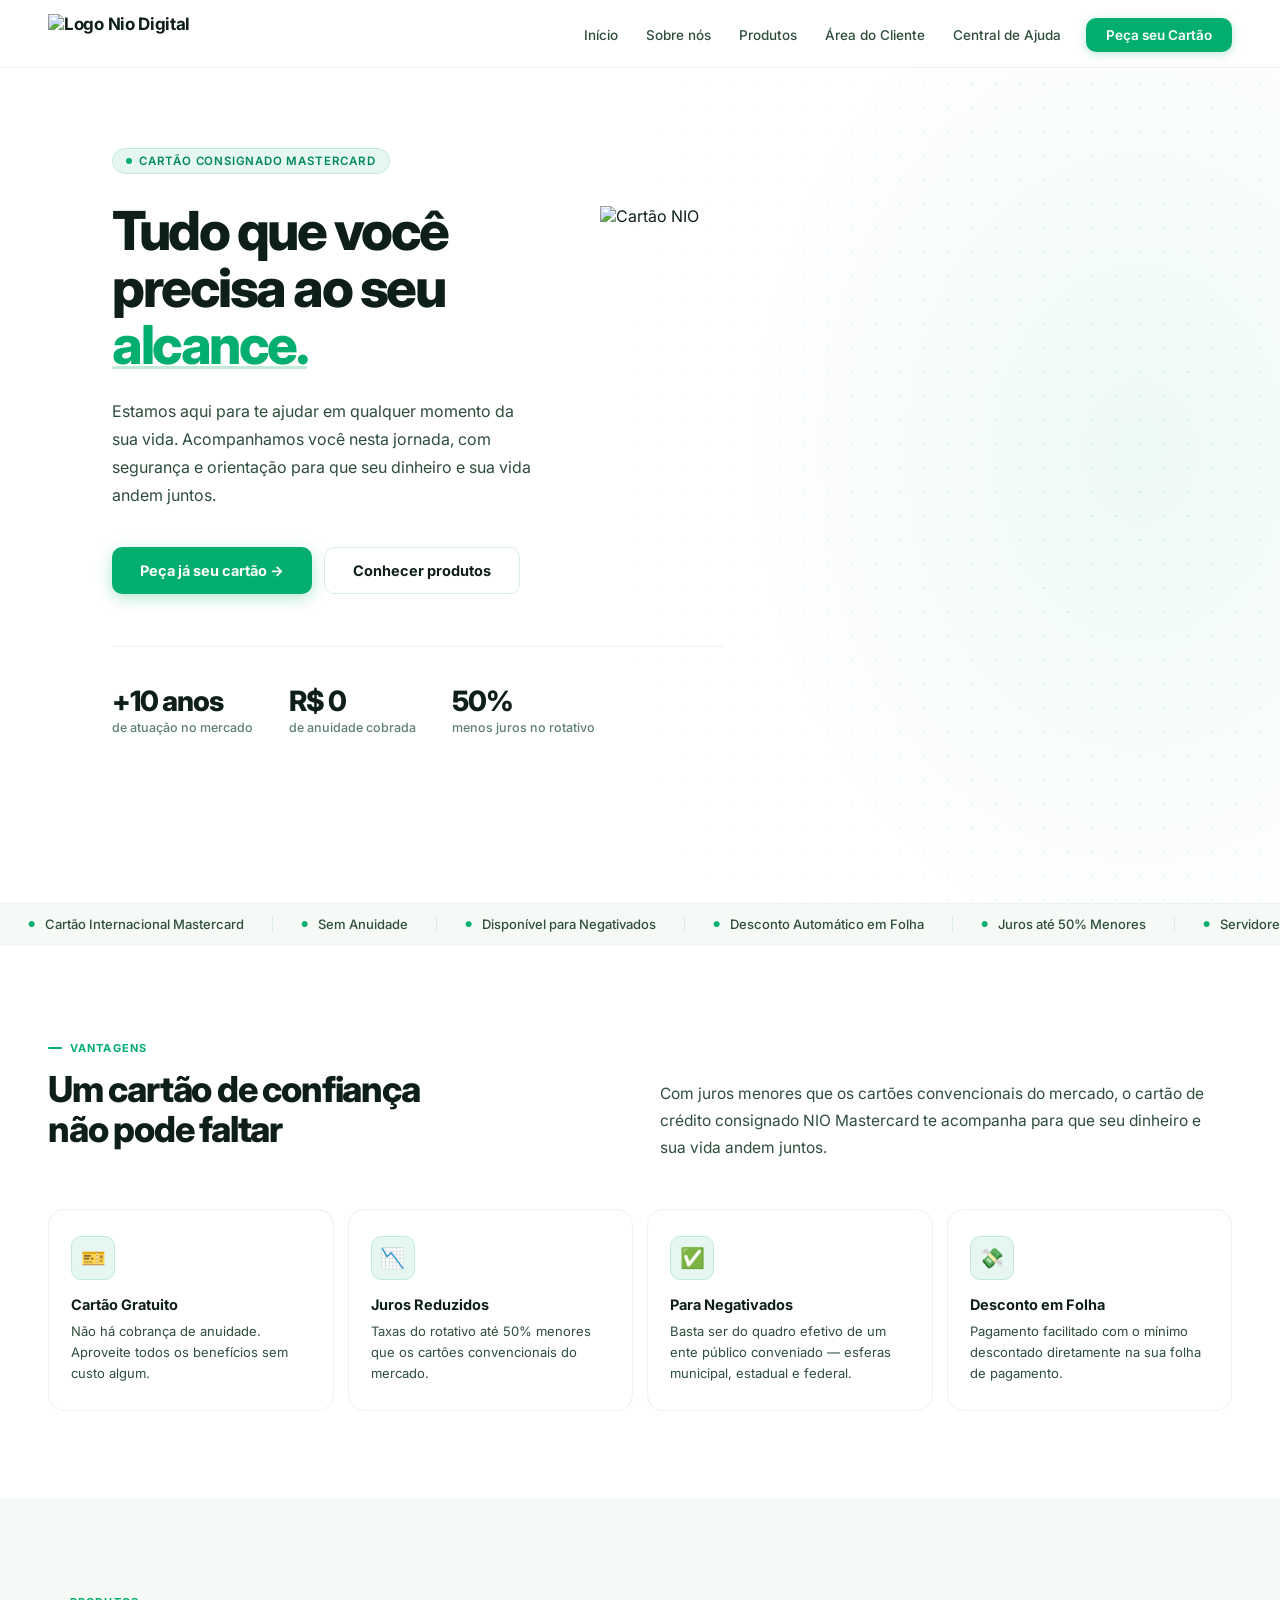
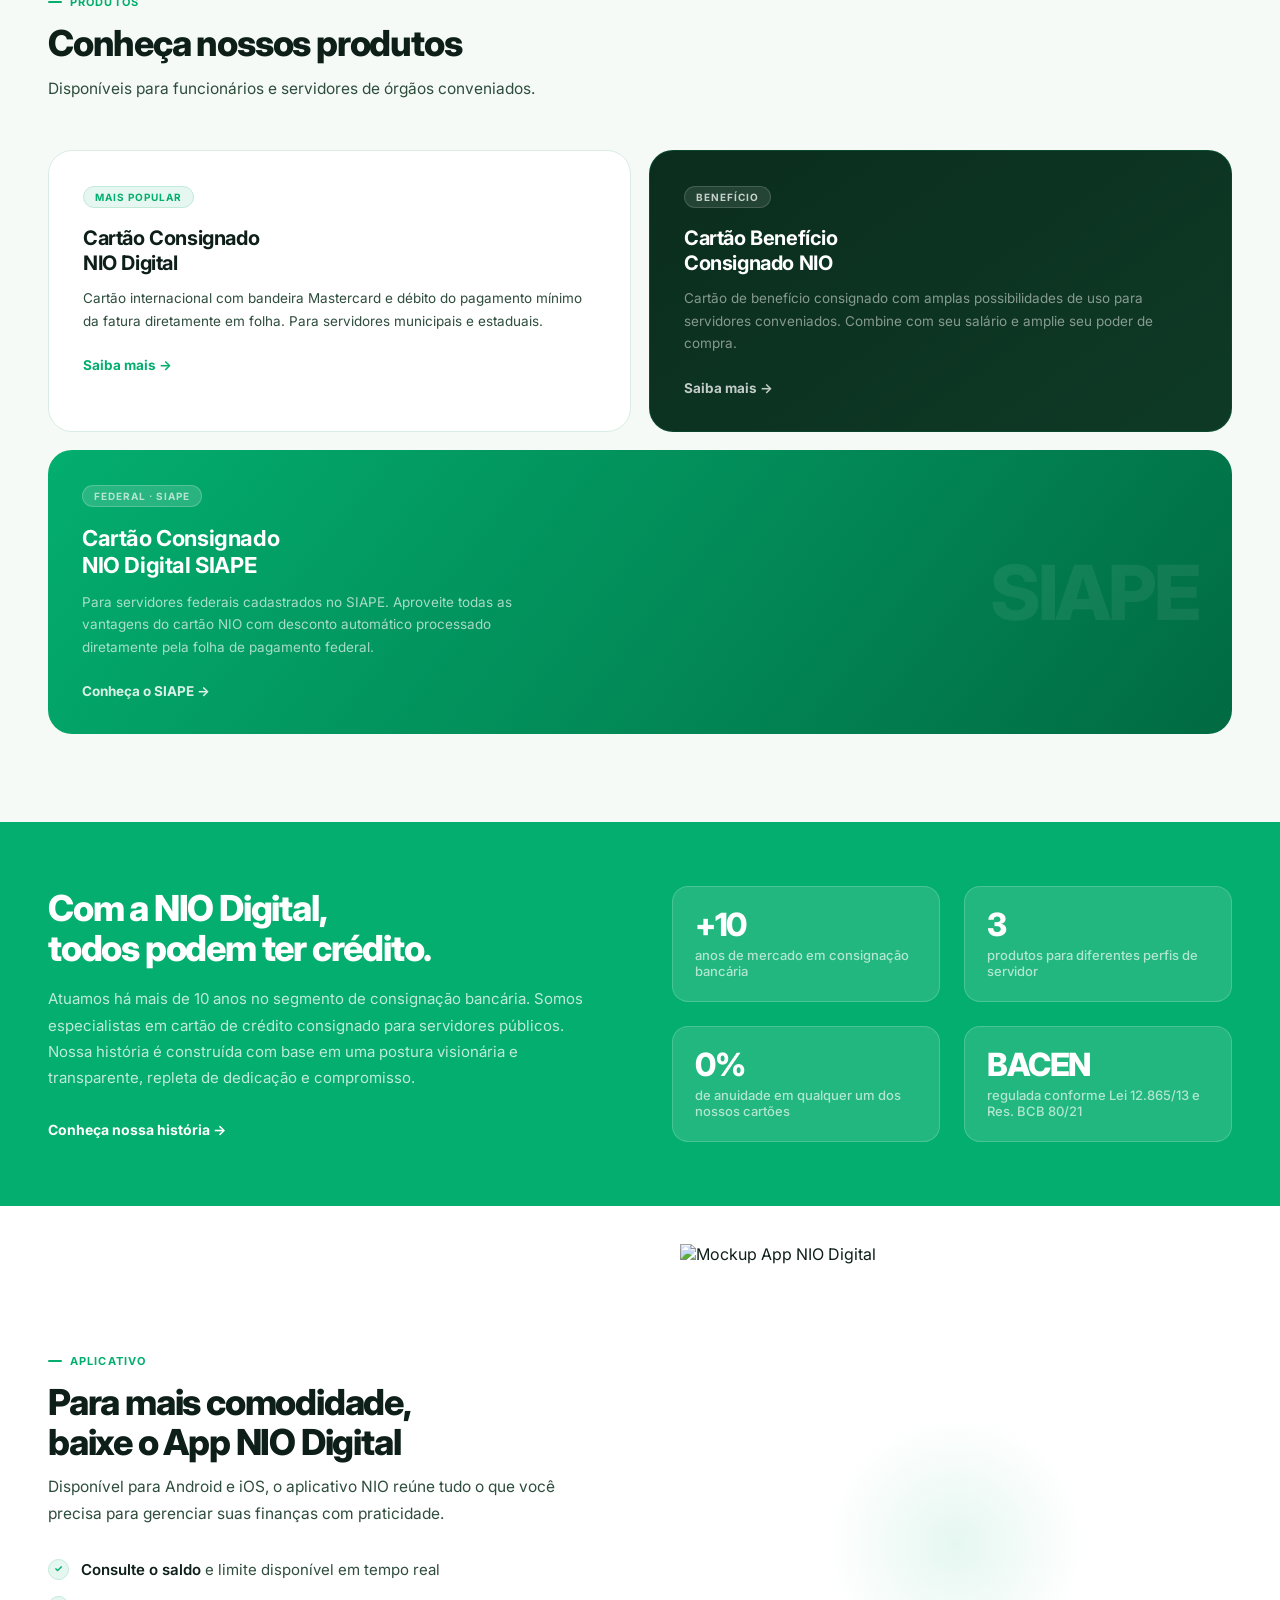
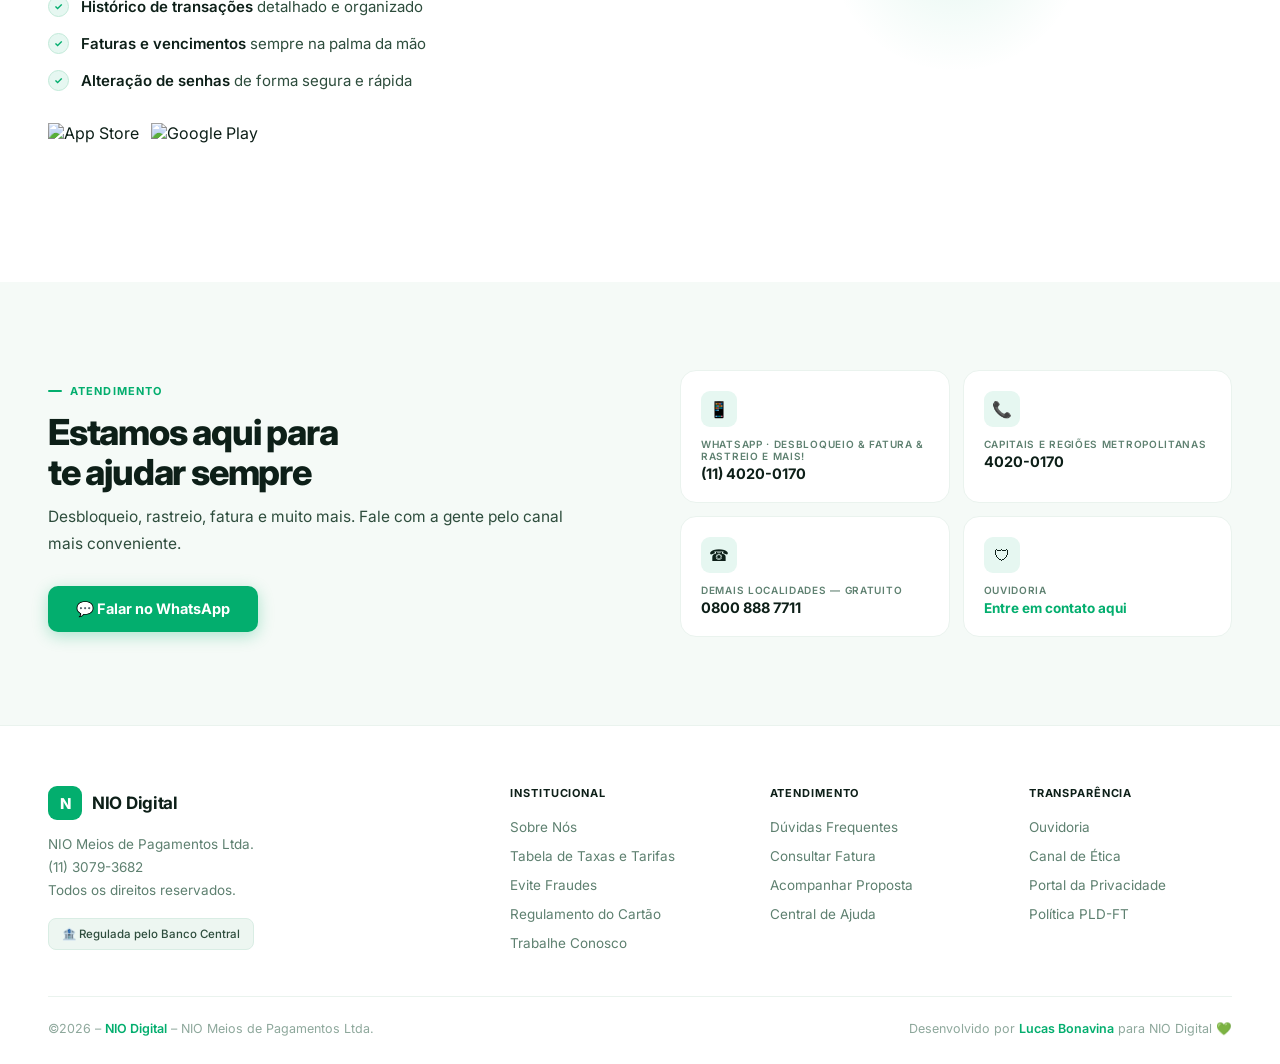
==== nio/index.html @ 6213cee5 "Create index.html" ====
<!DOCTYPE html>
<html lang="pt-BR">

<head>
    <meta charset="UTF-8">
    <meta name="viewport" content="width=device-width, initial-scale=1.0">
    <title>NIO Digital – Meios de Pagamentos</title>
    <link rel="preconnect" href="https://fonts.googleapis.com">
    <link href="https://fonts.googleapis.com/css2?family=Inter:wght@300;400;500;600;700;800&display=swap"
        rel="stylesheet">
    <style>
        :root {
            --brand: #03AE6E;
            --brand-dark: #028A57;
            --brand-deep: #016A43;
            --brand-light: #E6F7F1;
            --brand-mid: #C2EAD9;
            --brand-glow: rgba(3, 174, 110, 0.12);
            --text: #0D1F18;
            --text-2: #2E4D3D;
            --text-3: #5E8070;
            --text-4: #8EA89C;
            --white: #FFFFFF;
            --off: #F5FAF7;
            --subtle: #EDF6F1;
            --border: #D9EDE4;
            --border2: #EAF3EE;
            --r-sm: 10px;
            --r: 16px;
            --r-lg: 24px;
        }

        *,
        *::before,
        *::after {
            box-sizing: border-box;
            margin: 0;
            padding: 0;
        }

        html {
            scroll-behavior: smooth;
        }

        body {
            font-family: 'Inter', sans-serif;
            background: var(--white);
            color: var(--text);
            -webkit-font-smoothing: antialiased;
            overflow-x: hidden;
        }

        /* NAV */
        .nav {
            position: fixed;
            top: 0;
            left: 0;
            right: 0;
            z-index: 200;
            height: 68px;
            display: flex;
            align-items: center;
            justify-content: space-between;
            padding: 0 48px;
            background: rgba(255, 255, 255, 0.94);
            backdrop-filter: blur(14px);
            border-bottom: 1px solid var(--border2);
            transition: box-shadow .3s;
        }

        .nav .logo {
            height: 40px;
        }

        .nav.sh {
            box-shadow: 0 2px 24px rgba(0, 0, 0, .06);
        }

        .nav-brand {
            display: flex;
            align-items: center;
            gap: 10px;
            text-decoration: none;
            font-weight: 700;
            font-size: 17px;
            color: var(--text);
            letter-spacing: -.3px;
        }

        .nav-mark {
            width: 34px;
            height: 34px;
            border-radius: 9px;
            background: var(--brand);
            display: flex;
            align-items: center;
            justify-content: center;
            font-weight: 800;
            font-size: 15px;
            color: #fff;
            letter-spacing: -.5px;
        }

        .nav-links {
            display: flex;
            align-items: center;
            gap: 2px;
            list-style: none;
        }

        .nav-links a {
            padding: 7px 13px;
            border-radius: 8px;
            font-size: 13.5px;
            font-weight: 500;
            color: var(--text-2);
            text-decoration: none;
            transition: background .18s, color .18s;
        }

        .nav-links a:hover {
            background: var(--subtle);
            color: var(--text);
        }

        .nav-cta {
            margin-left: 10px;
            padding: 9px 20px !important;
            background: var(--brand) !important;
            color: #fff !important;
            border-radius: var(--r-sm) !important;
            font-weight: 600 !important;
            box-shadow: 0 2px 10px rgba(3, 174, 110, .28);
            transition: background .2s, transform .2s, box-shadow .2s !important;
        }

        .nav-cta:hover {
            background: var(--brand-dark) !important;
            transform: translateY(-1px);
            box-shadow: 0 6px 18px rgba(3, 174, 110, .35) !important;
        }

        /* HERO */
        .hero {
            min-height: 100vh;
            padding-top: 68px;
            background: var(--white);
            display: flex;
            align-items: stretch;
            position: relative;
            overflow: hidden;
        }

        .hero-inner {
            max-width: 1400px;
            width: 100%;
            margin: 0 auto;
            padding: 0 48px;
            display: grid;
            grid-template-columns: 1.25fr 0.75fr;
            align-items: center;
            gap: 0;
        }

        .hero-image {
            right: 200px;
            position: relative;
        }

        .hero::after {
            content: '';
            position: absolute;
            right: 0;
            top: 0;
            width: 55%;
            height: 100%;
            background: radial-gradient(ellipse 80% 80% at 80% 50%, rgba(3, 174, 110, .07) 0%, transparent 70%);
            pointer-events: none;
        }

        .hero::before {
            content: '';
            position: absolute;
            right: 0;
            top: 0;
            width: 55%;
            height: 100%;
            background-image: radial-gradient(circle, rgba(3, 174, 110, .13) 1px, transparent 1px);
            background-size: 24px 24px;
            mask-image: radial-gradient(ellipse 70% 90% at 75% 50%, black 20%, transparent 100%);
            pointer-events: none;
        }

        .hero-text {
            padding: 80px 64px;
            position: relative;
            z-index: 2;
        }

        .hero-badge {
            display: inline-flex;
            align-items: center;
            gap: 7px;
            background: var(--brand-light);
            border: 1px solid var(--brand-mid);
            color: var(--brand-dark);
            font-size: 11.5px;
            font-weight: 600;
            letter-spacing: .07em;
            text-transform: uppercase;
            padding: 5px 13px;
            border-radius: 100px;
            margin-bottom: 28px;
            animation: up .65s ease both;
        }

        .badge-dot {
            width: 6px;
            height: 6px;
            background: var(--brand);
            border-radius: 50%;
            animation: blink 2s ease-in-out infinite;
        }

        @keyframes blink {

            0%,
            100% {
                opacity: 1
            }

            50% {
                opacity: .25
            }
        }

        .hero-h1 {
            font-size: clamp(40px, 4.2vw, 60px);
            font-weight: 800;
            letter-spacing: -2.5px;
            line-height: 1.06;
            color: var(--text);
            margin-bottom: 24px;
            animation: up .65s .07s ease both;
        }

        .hero-h1 mark {
            background: none;
            color: var(--brand);
            position: relative;
            display: inline-block;
        }

        .hero-h1 mark::after {
            content: '';
            position: absolute;
            left: 0;
            right: 0;
            bottom: 4px;
            height: 3px;
            border-radius: 2px;
            background: var(--brand-mid);
        }

        .hero-p {
            font-size: 16px;
            line-height: 1.75;
            color: var(--text-2);
            max-width: 420px;
            margin-bottom: 38px;
            font-weight: 400;
            animation: up .65s .14s ease both;
        }

        .hero-btns {
            display: flex;
            gap: 12px;
            flex-wrap: wrap;
            animation: up .65s .21s ease both;
        }

        .btn {
            display: inline-flex;
            align-items: center;
            gap: 8px;
            padding: 14px 28px;
            border-radius: var(--r-sm);
            font-size: 14.5px;
            font-weight: 700;
            text-decoration: none;
            transition: all .22s;
        }

        .btn-fill {
            background: var(--brand);
            color: #fff;
            box-shadow: 0 4px 16px rgba(3, 174, 110, .3);
        }

        .btn-fill:hover {
            background: var(--brand-dark);
            transform: translateY(-2px);
            box-shadow: 0 8px 28px rgba(3, 174, 110, .38);
        }

        .btn-line {
            background: var(--white);
            color: var(--text);
            border: 1.5px solid var(--border);
        }

        .btn-line:hover {
            border-color: var(--brand-mid);
            background: var(--brand-light);
            color: var(--brand-dark);
        }

        .hero-stats {
            display: flex;
            gap: 36px;
            margin-top: 52px;
            padding-top: 40px;
            border-top: 1px solid var(--border2);
            animation: up .65s .28s ease both;
        }

        .stat-n {
            font-size: 28px;
            font-weight: 800;
            letter-spacing: -1.2px;
            color: var(--text);
            line-height: 1;
        }

        .stat-l {
            font-size: 12.5px;
            color: var(--text-3);
            margin-top: 5px;
            font-weight: 500;
        }

        /* HERO VISUAL */
        .hero-vis {
            position: relative;
            z-index: 2;
            display: flex;
            align-items: center;
            justify-content: center;
            padding: 60px 60px 60px 0;
            animation: fadel .85s .2s ease both;
        }

        .card-scene {
            position: relative;
            width: 360px;
            height: 470px;
        }

        .card-back {
            position: absolute;
            top: 0;
            left: 30px;
            width: 300px;
            height: 188px;
            border-radius: 16px;
            background: linear-gradient(135deg, #0B2D1D 0%, #0F3D27 100%);
            border: 1px solid rgba(3, 174, 110, .2);
            transform: rotate(-6deg);
            box-shadow: 0 20px 60px rgba(0, 0, 0, .15);
            animation: flt-rot 6s 1s ease-in-out infinite;
        }

        .card-main {
            position: absolute;
            top: 60px;
            left: 10px;
            width: 310px;
            height: 192px;
            border-radius: 18px;
            background: linear-gradient(140deg, #0D3220 0%, #114430 40%, #0A2718 100%);
            border: 1px solid rgba(3, 174, 110, .22);
            box-shadow: 0 28px 70px rgba(0, 0, 0, .22), 0 0 0 1px rgba(3, 174, 110, .08);
            padding: 22px 24px;
            display: flex;
            flex-direction: column;
            justify-content: space-between;
            animation: flt 6s ease-in-out infinite;
            z-index: 2;
        }

        .card-top {
            display: flex;
            justify-content: space-between;
            align-items: flex-start;
        }

        .chip {
            width: 32px;
            height: 24px;
            border-radius: 4px;
            background: linear-gradient(135deg, #c9a84c, #edca6a, #b8922a);
        }

        .mc {
            display: flex;
        }

        .mc i {
            width: 24px;
            height: 24px;
            border-radius: 50%;
            display: block;
        }

        .mc .mr {
            background: #EB001B;
            margin-right: -8px;
        }

        .mc .mo {
            background: #F79E1B;
        }

        .card-num {
            font-size: 12.5px;
            letter-spacing: 3px;
            color: rgba(255, 255, 255, .35);
            font-weight: 400;
        }

        .card-bot {
            display: flex;
            justify-content: space-between;
            align-items: flex-end;
        }

        .card-holder {
            font-size: 10px;
            text-transform: uppercase;
            letter-spacing: 1.5px;
            color: rgba(255, 255, 255, .35);
        }

        .card-nio {
            font-size: 9.5px;
            letter-spacing: 3px;
            color: var(--brand);
            font-weight: 700;
            text-transform: uppercase;
        }

        .card-info {
            position: absolute;
            top: 238px;
            left: 40px;
            width: 288px;
            height: 176px;
            border-radius: 16px;
            background: linear-gradient(135deg, var(--brand-dark) 0%, var(--brand) 100%);
            box-shadow: 0 16px 50px rgba(3, 174, 110, .35);
            padding: 22px;
            display: flex;
            flex-direction: column;
            justify-content: space-between;
            animation: flt 6s .6s ease-in-out infinite;
            z-index: 3;
        }

        .ci-label {
            font-size: 9.5px;
            letter-spacing: 1.5px;
            text-transform: uppercase;
            color: rgba(0, 0, 0, .4);
            font-weight: 600;
        }

        .ci-val {
            font-size: 27px;
            font-weight: 800;
            color: #fff;
            letter-spacing: -1px;
            margin-top: 4px;
        }

        .ci-sub {
            font-size: 10.5px;
            color: rgba(255, 255, 255, .55);
            font-weight: 500;
        }

        .ci-bot {
            display: flex;
            justify-content: space-between;
            align-items: flex-end;
        }

        .ci-exp {
            font-size: 9px;
            color: rgba(0, 0, 0, .35);
            text-transform: uppercase;
            letter-spacing: 1px;
            font-weight: 600;
        }

        @keyframes flt {

            0%,
            100% {
                transform: translateY(0)
            }

            50% {
                transform: translateY(-9px)
            }
        }

        @keyframes flt-rot {

            0%,
            100% {
                transform: rotate(-6deg) translateY(0)
            }

            50% {
                transform: rotate(-6deg) translateY(-6px)
            }
        }

        .fchip {
            position: absolute;
            background: var(--white);
            border: 1px solid var(--border);
            border-radius: 12px;
            padding: 10px 14px;
            box-shadow: 0 4px 24px rgba(0, 0, 0, .07);
            display: flex;
            align-items: center;
            gap: 9px;
            font-size: 12px;
            font-weight: 600;
            color: var(--text);
            white-space: nowrap;
            z-index: 4;
        }

        .fchip-1 {
            top: 14px;
            right: -14px;
            animation: flt 4.5s .4s ease-in-out infinite;
        }

        .fchip-2 {
            bottom: 80px;
            right: -14px;
            animation: flt 4.5s 1.3s ease-in-out infinite;
        }

        .fchip-ico {
            width: 28px;
            height: 28px;
            background: var(--brand-light);
            border-radius: 8px;
            display: flex;
            align-items: center;
            justify-content: center;
            font-size: 13px;
        }

        .fchip-sub {
            font-size: 10.5px;
            color: var(--text-3);
            font-weight: 400;
            margin-top: 1px;
        }

        @keyframes up {
            from {
                opacity: 0;
                transform: translateY(18px)
            }

            to {
                opacity: 1;
                transform: translateY(0)
            }
        }

        @keyframes fadel {
            from {
                opacity: 0;
                transform: translateX(28px)
            }

            to {
                opacity: 1;
                transform: translateX(0)
            }
        }

        /* MARQUEE */
        .marquee {
            background: var(--off);
            border-top: 1px solid var(--border2);
            border-bottom: 1px solid var(--border2);
            padding: 12px 0;
            overflow: hidden;
        }

        .mq-track {
            display: flex;
            width: max-content;
            animation: mq 26s linear infinite;
        }

        @keyframes mq {
            from {
                transform: translateX(0)
            }

            to {
                transform: translateX(-50%)
            }
        }

        .mq-item {
            display: inline-flex;
            align-items: center;
            gap: 10px;
            padding: 0 28px;
            font-size: 13px;
            font-weight: 500;
            color: var(--text-2);
            border-right: 1px solid var(--border);
            white-space: nowrap;
        }

        .mq-dot {
            color: var(--brand);
            font-size: 8px;
        }

        /* LAYOUT */
        .wrap {
            max-width: 1280px;
            margin: 0 auto;
            padding: 0 48px;
        }

        section {
            padding: 88px 0;
        }

        .alt {
            background: var(--off);
        }

        .eyebrow {
            display: inline-flex;
            align-items: center;
            gap: 8px;
            font-size: 11px;
            font-weight: 700;
            color: var(--brand);
            text-transform: uppercase;
            letter-spacing: .1em;
            margin-bottom: 14px;
        }

        .eyebrow::before {
            content: '';
            display: inline-block;
            width: 14px;
            height: 2px;
            background: var(--brand);
            border-radius: 1px;
        }

        .s-title {
            font-size: clamp(24px, 2.8vw, 36px);
            font-weight: 800;
            letter-spacing: -1.2px;
            line-height: 1.12;
            color: var(--text);
            margin-bottom: 12px;
        }

        .s-desc {
            font-size: 15.5px;
            color: var(--text-2);
            line-height: 1.72;
            max-width: 550px;
        }

        /* FEATURES */
        .feat-head {
            display: grid;
            grid-template-columns: 1fr 1fr;
            gap: 40px;
            align-items: end;
            margin-bottom: 48px;
        }

        .feat-grid {
            display: grid;
            grid-template-columns: repeat(4, 1fr);
            gap: 14px;
        }

        .feat-card {
            background: var(--white);
            border: 1.5px solid var(--border2);
            border-radius: var(--r);
            padding: 26px 22px;
            transition: all .24s;
        }

        .feat-card:hover {
            border-color: var(--brand-mid);
            background: var(--brand-light);
            transform: translateY(-3px);
            box-shadow: 0 8px 28px rgba(3, 174, 110, .09);
        }

        .f-icon {
            width: 44px;
            height: 44px;
            border-radius: var(--r-sm);
            background: var(--brand-light);
            border: 1.5px solid var(--brand-mid);
            display: flex;
            align-items: center;
            justify-content: center;
            font-size: 20px;
            margin-bottom: 16px;
            transition: background .24s;
        }

        .feat-card:hover .f-icon {
            background: var(--brand-mid);
        }

        .f-title {
            font-size: 14.5px;
            font-weight: 700;
            margin-bottom: 8px;
            color: var(--text);
        }

        .f-desc {
            font-size: 13px;
            color: var(--text-2);
            line-height: 1.62;
        }

        /* PRODUCTS */
        .prod-grid {
            display: grid;
            grid-template-columns: 1fr 1fr;
            gap: 18px;
            margin-top: 48px;
        }

        .prod-card {
            border-radius: var(--r-lg);
            padding: 34px;
            border: 1.5px solid var(--border);
            background: var(--white);
            transition: all .24s;
            position: relative;
            overflow: hidden;
        }

        .prod-card:hover {
            border-color: var(--brand-mid);
            box-shadow: 0 12px 40px rgba(3, 174, 110, .09);
            transform: translateY(-3px);
        }

        .prod-dark {
            background: linear-gradient(145deg, #0B2D1E 0%, #0E3A25 100%);
            border-color: rgba(3, 174, 110, .18);
        }

        .prod-dark:hover {
            border-color: rgba(3, 174, 110, .38);
        }

        .prod-brand {
            grid-column: span 2;
            background: linear-gradient(128deg, var(--brand) 0%, var(--brand-dark) 55%, var(--brand-deep) 100%);
            border: none;
            display: grid;
            grid-template-columns: 1fr auto;
            gap: 40px;
            align-items: center;
        }

        .prod-brand:hover {
            transform: translateY(-3px);
            box-shadow: 0 16px 48px rgba(3, 174, 110, .32);
        }

        .prod-tag {
            display: inline-block;
            font-size: 10px;
            font-weight: 700;
            letter-spacing: .1em;
            text-transform: uppercase;
            padding: 4px 11px;
            border-radius: 100px;
            margin-bottom: 18px;
        }

        .tg {
            background: rgba(3, 174, 110, .1);
            color: var(--brand);
            border: 1px solid var(--brand-mid);
        }

        .tw {
            background: rgba(255, 255, 255, .1);
            color: rgba(255, 255, 255, .75);
            border: 1px solid rgba(255, 255, 255, .15);
        }

        .tb {
            background: rgba(255, 255, 255, .15);
            color: rgba(255, 255, 255, .65);
            border: 1px solid rgba(255, 255, 255, .2);
        }

        .prod-title {
            font-size: 20px;
            font-weight: 700;
            letter-spacing: -.4px;
            line-height: 1.25;
            margin-bottom: 11px;
        }

        .prod-desc {
            font-size: 13.5px;
            line-height: 1.67;
            margin-bottom: 22px;
        }

        .prod-card .prod-desc {
            color: var(--text-2);
        }

        .prod-dark .prod-title {
            color: #fff;
        }

        .prod-dark .prod-desc {
            color: rgba(255, 255, 255, .5);
        }

        .prod-brand .prod-title {
            color: #fff;
            font-size: 22px;
        }

        .prod-brand .prod-desc {
            color: rgba(255, 255, 255, .65);
            max-width: 460px;
        }

        .prod-link {
            font-size: 13.5px;
            font-weight: 700;
            text-decoration: none;
            display: inline-flex;
            align-items: center;
            gap: 6px;
            transition: gap .2s;
        }

        .prod-link:hover {
            gap: 12px;
        }

        .pl-g {
            color: var(--brand);
        }

        .pl-w {
            color: rgba(255, 255, 255, .75);
        }

        .pl-ww {
            color: rgba(255, 255, 255, .85);
        }

        .siape-word {
            font-weight: 800;
            font-size: 76px;
            color: rgba(255, 255, 255, .07);
            letter-spacing: -3px;
            line-height: 1;
            user-select: none;
        }

        /* ABOUT STRIP */
        .about-strip {
            background: var(--brand);
            padding: 64px 0;
        }

        .about-inner {
            max-width: 1280px;
            margin: 0 auto;
            padding: 0 48px;
            display: grid;
            grid-template-columns: 1fr 1fr;
            gap: 64px;
            align-items: center;
        }

        .about-title {
            font-size: clamp(26px, 2.8vw, 38px);
            font-weight: 800;
            letter-spacing: -1.2px;
            line-height: 1.1;
            color: #fff;
            margin-bottom: 18px;
        }

        .about-desc {
            font-size: 15px;
            line-height: 1.75;
            color: rgba(255, 255, 255, .75);
            margin-bottom: 28px;
        }

        .about-link {
            color: #fff;
            font-weight: 700;
            font-size: 14px;
            text-decoration: none;
            display: inline-flex;
            align-items: center;
            gap: 8px;
            transition: gap .2s;
        }

        .about-link:hover {
            gap: 14px;
        }

        .about-stats {
            display: grid;
            grid-template-columns: 1fr 1fr;
            gap: 24px;
        }

        .about-stat {
            background: rgba(255, 255, 255, .12);
            border: 1px solid rgba(255, 255, 255, .18);
            border-radius: var(--r);
            padding: 22px;
        }

        .about-stat-n {
            font-size: 32px;
            font-weight: 800;
            color: #fff;
            letter-spacing: -1.5px;
            line-height: 1;
        }

        .about-stat-l {
            font-size: 13px;
            color: rgba(255, 255, 255, .65);
            margin-top: 6px;
            font-weight: 500;
        }

        /* APP */
        .app-inner {
            display: grid;
            grid-template-columns: 1fr 1fr;
            gap: 80px;
            align-items: center;
        }

        .checklist {
            display: flex;
            flex-direction: column;
            gap: 14px;
            margin-top: 30px;
        }

        .ci {
            display: flex;
            align-items: flex-start;
            gap: 12px;
            font-size: 15px;
            color: var(--text-2);
            line-height: 1.55;
        }

        .ci-chk {
            flex-shrink: 0;
            margin-top: 1px;
            width: 21px;
            height: 21px;
            border-radius: 50%;
            background: var(--brand-light);
            border: 1.5px solid var(--brand-mid);
            display: flex;
            align-items: center;
            justify-content: center;
            font-size: 10px;
            color: var(--brand);
            font-weight: 700;
        }

        .ci strong {
            color: var(--text);
            font-weight: 600;
        }

        .store-row {
            display: flex;
            gap: 12px;
            margin-top: 30px;
        }

        .store-btn {
            display: flex;
            align-items: center;
            gap: 10px;
            border: 1.5px solid var(--border);
            border-radius: var(--r-sm);
            padding: 11px 18px;
            text-decoration: none;
            color: var(--text);
            background: var(--white);
            transition: all .22s;
        }

        .store-btn:hover {
            border-color: var(--brand-mid);
            background: var(--brand-light);
        }

        .sb-ico {
            font-size: 19px;
        }

        .sb-top {
            font-size: 9.5px;
            color: var(--text-3);
            font-weight: 500;
        }

        .sb-name {
            font-size: 13.5px;
            font-weight: 700;
            color: var(--text);
        }

        .phone-wrap {
            display: flex;
            justify-content: center;
            align-items: center;
            height: 500px;
            position: relative;
        }

        .phone-wrap::before {
            content: '';
            position: absolute;
            width: 260px;
            height: 260px;
            border-radius: 50%;
            background: radial-gradient(circle, rgba(3, 174, 110, .1) 0%, transparent 70%);
        }

        .phone {
            width: 224px;
            height: 444px;
            border-radius: 36px;
            background: var(--off);
            border: 6px solid #D5E8DC;
            box-shadow: 0 36px 72px rgba(0, 0, 0, .1), 0 0 0 1px rgba(0, 0, 0, .03);
            overflow: hidden;
            display: flex;
            flex-direction: column;
            animation: flt 5s ease-in-out infinite;
        }

        .ph-island {
            width: 66px;
            height: 20px;
            background: #1A1A1A;
            border-radius: 0 0 11px 11px;
            margin: 0 auto;
        }

        .ph-body {
            flex: 1;
            padding: 12px 13px 16px;
            display: flex;
            flex-direction: column;
            gap: 9px;
            overflow: hidden;
        }

        .ph-hi {
            font-size: 10.5px;
            color: var(--text-3);
            font-weight: 500;
        }

        .ph-name {
            font-size: 14px;
            font-weight: 700;
            color: var(--text);
            margin-top: 1px;
        }

        .ph-bal {
            background: linear-gradient(135deg, var(--brand-dark) 0%, var(--brand) 100%);
            border-radius: 13px;
            padding: 13px;
        }

        .pb-lbl {
            font-size: 8.5px;
            color: rgba(255, 255, 255, .6);
            letter-spacing: 1px;
            text-transform: uppercase;
            font-weight: 600;
        }

        .pb-val {
            font-size: 21px;
            font-weight: 800;
            color: #fff;
            letter-spacing: -.8px;
            margin-top: 3px;
        }

        .pb-card {
            font-size: 8.5px;
            color: rgba(255, 255, 255, .45);
            margin-top: 3px;
        }

        .ph-acts {
            display: grid;
            grid-template-columns: repeat(4, 1fr);
            gap: 5px;
        }

        .ph-act {
            background: var(--white);
            border: 1px solid var(--border);
            border-radius: 9px;
            padding: 7px 3px;
            text-align: center;
            font-size: 7.5px;
            color: var(--text-2);
            font-weight: 500;
        }

        .ph-act span {
            font-size: 13px;
            display: block;
            margin-bottom: 2px;
        }

        .ph-txh {
            font-size: 9.5px;
            font-weight: 700;
            color: var(--text);
        }

        .ph-tx {
            background: var(--white);
            border: 1px solid var(--border);
            border-radius: 9px;
            padding: 9px;
            display: flex;
            align-items: center;
            gap: 7px;
        }

        .ph-tx-i {
            width: 24px;
            height: 24px;
            background: var(--brand-light);
            border-radius: 7px;
            display: flex;
            align-items: center;
            justify-content: center;
            font-size: 11px;
            flex-shrink: 0;
        }

        .ph-tx-name {
            font-size: 9.5px;
            font-weight: 600;
            color: var(--text);
        }

        .ph-tx-d {
            font-size: 7.5px;
            color: var(--text-3);
        }

        .ph-tx-v {
            margin-left: auto;
            font-size: 9.5px;
            font-weight: 700;
            color: #C0392B;
        }

        .app-nio-img {
            width: 100%;
            height: 600px;
            object-fit: contain;
        }

        /* CONTACT */
        .contact-inner {
            display: grid;
            grid-template-columns: 1fr 1fr;
            gap: 80px;
            align-items: center;
        }

        .contact-grid {
            display: grid;
            grid-template-columns: 1fr 1fr;
            gap: 13px;
        }

        .ccard {
            background: var(--white);
            border: 1.5px solid var(--border2);
            border-radius: var(--r);
            padding: 20px;
            transition: all .22s;
        }

        .ccard:hover {
            border-color: var(--brand-mid);
            background: var(--brand-light);
        }

        .ccard-ico {
            width: 36px;
            height: 36px;
            background: var(--brand-light);
            border-radius: 9px;
            display: flex;
            align-items: center;
            justify-content: center;
            font-size: 16px;
            margin-bottom: 11px;
        }

        .ccard-lbl {
            font-size: 10px;
            color: var(--text-3);
            font-weight: 600;
            text-transform: uppercase;
            letter-spacing: .07em;
        }

        .ccard-val {
            font-size: 14.5px;
            font-weight: 700;
            color: var(--text);
            margin-top: 3px;
        }

        /* FOOTER */
        footer {
            background: var(--white);
            border-top: 1.5px solid var(--border2);
            padding: 60px 0 28px;
        }

        .ft-grid {
            display: grid;
            grid-template-columns: 2fr 1fr 1fr 1fr;
            gap: 56px;
            padding-bottom: 44px;
            border-bottom: 1px solid var(--border2);
        }

        .ft-desc {
            font-size: 13.5px;
            color: var(--text-3);
            line-height: 1.7;
            margin-top: 13px;
            max-width: 230px;
        }

        .ft-heading {
            font-size: 11px;
            font-weight: 700;
            color: var(--text);
            text-transform: uppercase;
            letter-spacing: .08em;
            margin-bottom: 16px;
        }

        .ft-links {
            list-style: none;
            display: flex;
            flex-direction: column;
            gap: 9px;
        }

        .ft-links a {
            font-size: 13.5px;
            color: var(--text-3);
            text-decoration: none;
            transition: color .18s;
        }

        .ft-links a:hover {
            color: var(--brand);
        }

        .ft-bottom {
            display: flex;
            justify-content: space-between;
            align-items: center;
            padding-top: 24px;
            font-size: 12.5px;
            color: var(--text-4);
        }

        .ft-bottom a {
            color: var(--brand);
            text-decoration: none;
            font-weight: 600;
        }

        .bacen-badge {
            display: inline-flex;
            align-items: center;
            gap: 8px;
            background: var(--subtle);
            border: 1px solid var(--border);
            border-radius: 8px;
            padding: 8px 13px;
            font-size: 11.5px;
            color: var(--text-2);
            font-weight: 500;
            margin-top: 16px;
        }

        /* REVEAL */
        .rv {
            opacity: 0;
            transform: translateY(22px);
            transition: opacity .6s ease, transform .6s ease;
        }

        .rv.in {
            opacity: 1;
            transform: translateY(0);
        }

        /* RESPONSIVE */
        @media (max-width: 960px) {
            .nav {
                padding: 0 20px;
            }

            .nav-links {
                display: none;
            }

            .hero-inner {
                grid-template-columns: 1fr;
                padding: 0 24px;
            }

            .hero-text {
                padding: 56px 24px 40px;
            }

            .hero::before,
            .hero::after {
                display: none;
            }

            .hero-vis {
                display: none;
            }

            .hero-stats {
                gap: 20px;
                flex-wrap: wrap;
            }

            .wrap {
                padding: 0 24px;
            }

            section {
                padding: 64px 0;
            }

            .feat-head {
                grid-template-columns: 1fr;
                gap: 16px;
            }

            .feat-grid {
                grid-template-columns: 1fr 1fr;
            }

            .prod-grid {
                grid-template-columns: 1fr;
            }

            .prod-brand {
                grid-column: span 1;
                grid-template-columns: 1fr;
            }

            .about-inner {
                grid-template-columns: 1fr;
                gap: 36px;
            }

            .app-inner {
                grid-template-columns: 1.25fr 0.75fr;
                gap: 36px;
            }

            .contact-inner {
                grid-template-columns: 1fr;
                gap: 36px;
            }

            .ft-grid {
                grid-template-columns: 1fr 1fr;
                gap: 32px;
            }

            .ft-bottom {
                flex-direction: column;
                gap: 8px;
                text-align: center;
            }
        }
    </style>
</head>

<body>

    <!-- NAV -->
    <nav class="nav" id="nav">
        <a href="https://niodigital.com.br" class="nav-brand">
            <img src="logo.png" class="logo" alt="Logo Nio Digital">
        </a>
        <ul class="nav-links">
            <li><a href="#">Início</a></li>
            <li><a href="#">Sobre nós</a></li>
            <li><a href="#">Produtos</a></li>
            <li><a href="#">Área do Cliente</a></li>
            <li><a href="#">Central de Ajuda</a></li>
            <li><a href="https://solicitecartao.niodigital.com.br/" class="nav-cta">Peça seu Cartão</a></li>
        </ul>
    </nav>

    <!-- HERO -->
    <section class="hero">
        <div class="hero-inner">
            <div class="hero-text">
                <div class="hero-badge"><span class="badge-dot"></span>Cartão Consignado Mastercard</div>
                <h1 class="hero-h1">
                    Tudo que você<br>precisa ao seu<br><mark>alcance.</mark>
                </h1>
                <p class="hero-p">
                    Estamos aqui para te ajudar em qualquer momento da sua vida. Acompanhamos você nesta jornada, com
                    segurança e orientação para que seu dinheiro e sua vida andem juntos.
                </p>
                <div class="hero-btns">
                    <a href="https://solicitecartao.niodigital.com.br/" class="btn btn-fill">Peça já seu cartão →</a>
                    <a href="https://niodigital.com.br/produtos/" class="btn btn-line">Conhecer produtos</a>
                </div>
                <div class="hero-stats">
                    <div>
                        <div class="stat-n">+10 anos</div>
                        <div class="stat-l">de atuação no mercado</div>
                    </div>
                    <div>
                        <div class="stat-n">R$ 0</div>
                        <div class="stat-l">de anuidade cobrada</div>
                    </div>
                    <div>
                        <div class="stat-n">50%</div>
                        <div class="stat-l">menos juros no rotativo</div>
                    </div>
                </div>
            </div>

            <div class="hero-vis">
                <div class="card-scene">
                    <img class="hero-image" src="fundo.webp" alt="Cartão NIO">
                </div>
            </div>
        </div>
    </section>

    <!-- MARQUEE -->
    <div class="marquee">
        <div class="mq-track">
            <span class="mq-item"><span class="mq-dot">●</span>Cartão Internacional Mastercard</span>
            <span class="mq-item"><span class="mq-dot">●</span>Sem Anuidade</span>
            <span class="mq-item"><span class="mq-dot">●</span>Disponível para Negativados</span>
            <span class="mq-item"><span class="mq-dot">●</span>Desconto Automático em Folha</span>
            <span class="mq-item"><span class="mq-dot">●</span>Juros até 50% Menores</span>
            <span class="mq-item"><span class="mq-dot">●</span>Servidores Municipais, Estaduais e Federais</span>
            <span class="mq-item"><span class="mq-dot">●</span>App Android &amp; iOS</span>
            <span class="mq-item"><span class="mq-dot">●</span>Regulado pelo Banco Central</span>
            <span class="mq-item"><span class="mq-dot">●</span>Cartão Internacional Mastercard</span>
            <span class="mq-item"><span class="mq-dot">●</span>Sem Anuidade</span>
            <span class="mq-item"><span class="mq-dot">●</span>Disponível para Negativados</span>
            <span class="mq-item"><span class="mq-dot">●</span>Desconto Automático em Folha</span>
            <span class="mq-item"><span class="mq-dot">●</span>Juros até 50% Menores</span>
            <span class="mq-item"><span class="mq-dot">●</span>Servidores Municipais, Estaduais e Federais</span>
            <span class="mq-item"><span class="mq-dot">●</span>App Android &amp; iOS</span>
            <span class="mq-item"><span class="mq-dot">●</span>Regulado pelo Banco Central</span>
        </div>
    </div>

    <!-- FEATURES -->
    <section class="rv">
        <div class="wrap">
            <div class="feat-head">
                <div>
                    <div class="eyebrow">Vantagens</div>
                    <h2 class="s-title">Um cartão de confiança<br>não pode faltar</h2>
                </div>
                <p class="s-desc">Com juros menores que os cartões convencionais do mercado, o cartão de crédito
                    consignado NIO Mastercard te acompanha para que seu dinheiro e sua vida andem juntos.</p>
            </div>
            <div class="feat-grid">
                <div class="feat-card">
                    <div class="f-icon">🎫</div>
                    <div class="f-title">Cartão Gratuito</div>
                    <p class="f-desc">Não há cobrança de anuidade. Aproveite todos os benefícios sem custo algum.</p>
                </div>
                <div class="feat-card">
                    <div class="f-icon">📉</div>
                    <div class="f-title">Juros Reduzidos</div>
                    <p class="f-desc">Taxas do rotativo até 50% menores que os cartões convencionais do mercado.</p>
                </div>
                <div class="feat-card">
                    <div class="f-icon">✅</div>
                    <div class="f-title">Para Negativados</div>
                    <p class="f-desc">Basta ser do quadro efetivo de um ente público conveniado — esferas municipal,
                        estadual e federal.</p>
                </div>
                <div class="feat-card">
                    <div class="f-icon">💸</div>
                    <div class="f-title">Desconto em Folha</div>
                    <p class="f-desc">Pagamento facilitado com o mínimo descontado diretamente na sua folha de
                        pagamento.</p>
                </div>
            </div>
        </div>
    </section>

    <!-- PRODUCTS -->
    <section class="alt rv">
        <div class="wrap">
            <div class="eyebrow">Produtos</div>
            <h2 class="s-title">Conheça nossos produtos</h2>
            <p class="s-desc">Disponíveis para funcionários e servidores de órgãos conveniados.</p>
            <div class="prod-grid">
                <div class="prod-card">
                    <span class="prod-tag tg">Mais popular</span>
                    <h3 class="prod-title">Cartão Consignado<br>NIO Digital</h3>
                    <p class="prod-desc">Cartão internacional com bandeira Mastercard e débito do pagamento mínimo da
                        fatura diretamente em folha. Para servidores municipais e estaduais.</p>
                    <a href="https://niodigital.com.br/cartao-consignado-nio-digital/" class="prod-link pl-g">Saiba mais
                        →</a>
                </div>
                <div class="prod-card prod-dark">
                    <span class="prod-tag tw">Benefício</span>
                    <h3 class="prod-title">Cartão Benefício<br>Consignado NIO</h3>
                    <p class="prod-desc">Cartão de benefício consignado com amplas possibilidades de uso para servidores
                        conveniados. Combine com seu salário e amplie seu poder de compra.</p>
                    <a href="https://niodigital.com.br/cartao-beneficio-consignado-nio-digital/"
                        class="prod-link pl-w">Saiba mais →</a>
                </div>
                <div class="prod-card prod-brand">
                    <div>
                        <span class="prod-tag tb">Federal · SIAPE</span>
                        <h3 class="prod-title">Cartão Consignado<br>NIO Digital SIAPE</h3>
                        <p class="prod-desc">Para servidores federais cadastrados no SIAPE. Aproveite todas as vantagens
                            do cartão NIO com desconto automático processado diretamente pela folha de pagamento
                            federal.</p>
                        <a href="https://niodigital.com.br/siape/" class="prod-link pl-ww">Conheça o SIAPE →</a>
                    </div>
                    <div class="siape-word">SIAPE</div>
                </div>
            </div>
        </div>
    </section>

    <!-- ABOUT STRIP -->
    <div class="about-strip rv">
        <div class="about-inner">
            <div>
                <h2 class="about-title">Com a NIO Digital,<br>todos podem ter crédito.</h2>
                <p class="about-desc">Atuamos há mais de 10 anos no segmento de consignação bancária. Somos
                    especialistas em cartão de crédito consignado para servidores públicos. Nossa história é construída
                    com base em uma postura visionária e transparente, repleta de dedicação e compromisso.</p>
                <a href="https://niodigital.com.br/sobre-nos/" class="about-link">Conheça nossa história →</a>
            </div>
            <div class="about-stats">
                <div class="about-stat">
                    <div class="about-stat-n">+10</div>
                    <div class="about-stat-l">anos de mercado em consignação bancária</div>
                </div>
                <div class="about-stat">
                    <div class="about-stat-n">3</div>
                    <div class="about-stat-l">produtos para diferentes perfis de servidor</div>
                </div>
                <div class="about-stat">
                    <div class="about-stat-n">0%</div>
                    <div class="about-stat-l">de anuidade em qualquer um dos nossos cartões</div>
                </div>
                <div class="about-stat">
                    <div class="about-stat-n">BACEN</div>
                    <div class="about-stat-l">regulada conforme Lei 12.865/13 e Res. BCB 80/21</div>
                </div>
            </div>
        </div>
    </div>

    <!-- APP -->
    <section class="rv">
        <div class="wrap">
            <div class="app-inner">
                <div>
                    <div class="eyebrow">Aplicativo</div>
                    <h2 class="s-title">Para mais comodidade,<br>baixe o App NIO Digital</h2>
                    <p class="s-desc">Disponível para Android e iOS, o aplicativo NIO reúne tudo o que você precisa para
                        gerenciar suas finanças com praticidade.</p>
                    <div class="checklist">
                        <div class="ci">
                            <div class="ci-chk">✓</div><span><strong>Consulte o saldo</strong> e limite disponível em
                                tempo real</span>
                        </div>
                        <div class="ci">
                            <div class="ci-chk">✓</div><span><strong>Histórico de transações</strong> detalhado e
                                organizado</span>
                        </div>
                        <div class="ci">
                            <div class="ci-chk">✓</div><span><strong>Faturas e vencimentos</strong> sempre na palma da
                                mão</span>
                        </div>
                        <div class="ci">
                            <div class="ci-chk">✓</div><span><strong>Alteração de senhas</strong> de forma segura e
                                rápida</span>
                        </div>
                    </div>
                    <div class="store-row">
                        <img src="appstore.png" style="max-height: 60px;" alt="App Store">
                        <img src="google.png" style="max-height: 60px;" alt="Google Play">
                    </div>
                </div>
                <div class="phone-wrap">
                    <img src="app.webp" class="app-nio-img" alt="Mockup App NIO Digital">
                </div>
            </div>
        </div>
    </section>

    <!-- CONTACT -->
    <section class="alt rv">
        <div class="wrap">
            <div class="contact-inner">
                <div>
                    <div class="eyebrow">Atendimento</div>
                    <h2 class="s-title">Estamos aqui para<br>te ajudar sempre</h2>
                    <p class="s-desc" style="margin-bottom:28px;">Desbloqueio, rastreio, fatura e muito mais. Fale com a
                        gente pelo canal mais conveniente.</p>
                    <a href="https://wa.me/551140200170?text=Olá, Nio Digital!" class="btn btn-fill"
                        style="display:inline-flex;">💬 Falar no WhatsApp</a>
                </div>
                <div class="contact-grid">
                    <div class="ccard">
                        <div class="ccard-ico">📱</div>
                        <div class="ccard-lbl">WhatsApp · Desbloqueio &amp; Fatura &amp; Rastreio e Mais!</div>
                        <div class="ccard-val">(11) 4020-0170</div>
                    </div>
                    <div class="ccard">
                        <div class="ccard-ico">📞</div>
                        <div class="ccard-lbl">Capitais e Regiões Metropolitanas</div>
                        <div class="ccard-val">4020-0170</div>
                    </div>
                    <div class="ccard">
                        <div class="ccard-ico">☎</div>
                        <div class="ccard-lbl">Demais Localidades — Gratuito</div>
                        <div class="ccard-val">0800 888 7711</div>
                    </div>
                    <div class="ccard">
                        <div class="ccard-ico">🛡</div>
                        <div class="ccard-lbl">Ouvidoria</div>
                        <div class="ccard-val"><a class="prod-link pl-g"
                                href="https://www.contatoseguro.com.br/nioouvidoria">Entre em contato
                                aqui</a></div>
                    </div>
                </div>
            </div>
        </div>
    </section>

    <!-- FOOTER -->
    <footer>
        <div class="wrap">
            <div class="ft-grid">
                <div>
                    <a href="#" class="nav-brand" style="text-decoration:none;">
                        <div class="nav-mark">N</div>
                        NIO Digital
                    </a>
                    <p class="ft-desc">NIO Meios de Pagamentos Ltda.<br>(11) 3079-3682<br>Todos os direitos reservados.
                    </p>
                    <div class="bacen-badge">🏦 Regulada pelo Banco Central</div>
                </div>
                <div>
                    <div class="ft-heading">Institucional</div>
                    <ul class="ft-links">
                        <li><a href="#">Sobre Nós</a></li>
                        <li><a href="#">Tabela de Taxas e Tarifas</a></li>
                        <li><a href="#">Evite Fraudes</a></li>
                        <li><a href="#">Regulamento do Cartão</a></li>
                        <li><a href="mailto:rh@niodigital.com.br">Trabalhe Conosco</a></li>
                    </ul>
                </div>
                <div>
                    <div class="ft-heading">Atendimento</div>
                    <ul class="ft-links">
                        <li><a href="#">Dúvidas Frequentes</a></li>
                        <li><a href="#">Consultar Fatura</a></li>
                        <li><a href="#">Acompanhar Proposta</a></li>
                        <li><a href="#">Central de Ajuda</a></li>
                    </ul>
                </div>
                <div>
                    <div class="ft-heading">Transparência</div>
                    <ul class="ft-links">
                        <li><a href="#">Ouvidoria</a></li>
                        <li><a href="#">Canal de Ética</a></li>
                        <li><a href="#">Portal da Privacidade</a></li>
                        <li><a href="#">Política PLD-FT</a></li>
                    </ul>
                </div>
            </div>
            <div class="ft-bottom">
                <span>©2026 – <a href="#">NIO Digital</a> – NIO Meios de Pagamentos Ltda.</span>
                <span>Desenvolvido por <a href="https://lbonavina.github.io" target="_blank">Lucas Bonavina</a> para NIO
                    Digital 💚</span>
            </div>
        </div>
    </footer>

    <script>
        const nav = document.getElementById('nav');
        window.addEventListener('scroll', () => nav.classList.toggle('sh', scrollY > 20));

        const obs = new IntersectionObserver(entries => {
            entries.forEach(e => { if (e.isIntersecting) e.target.classList.add('in'); });
        }, { threshold: 0.08 });
        document.querySelectorAll('.rv').forEach(el => obs.observe(el));
    </script>
</body>

</html>
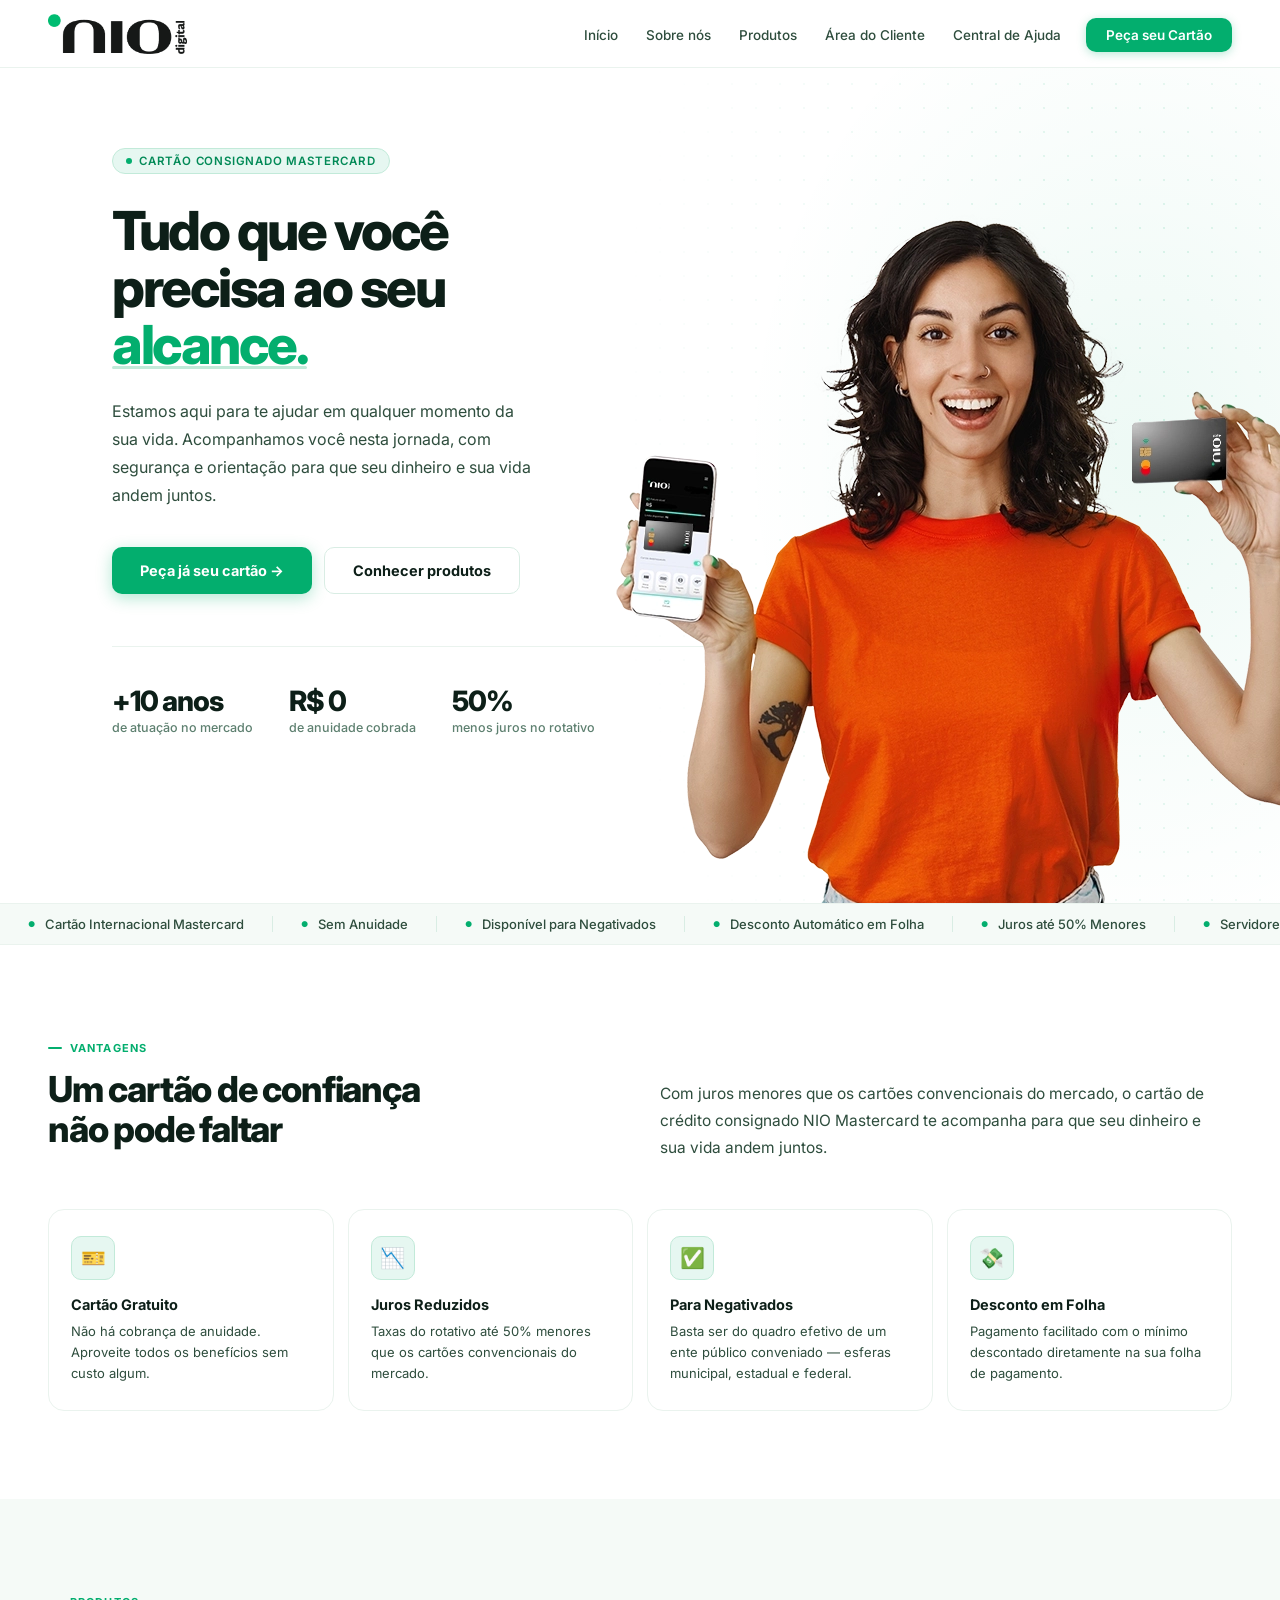
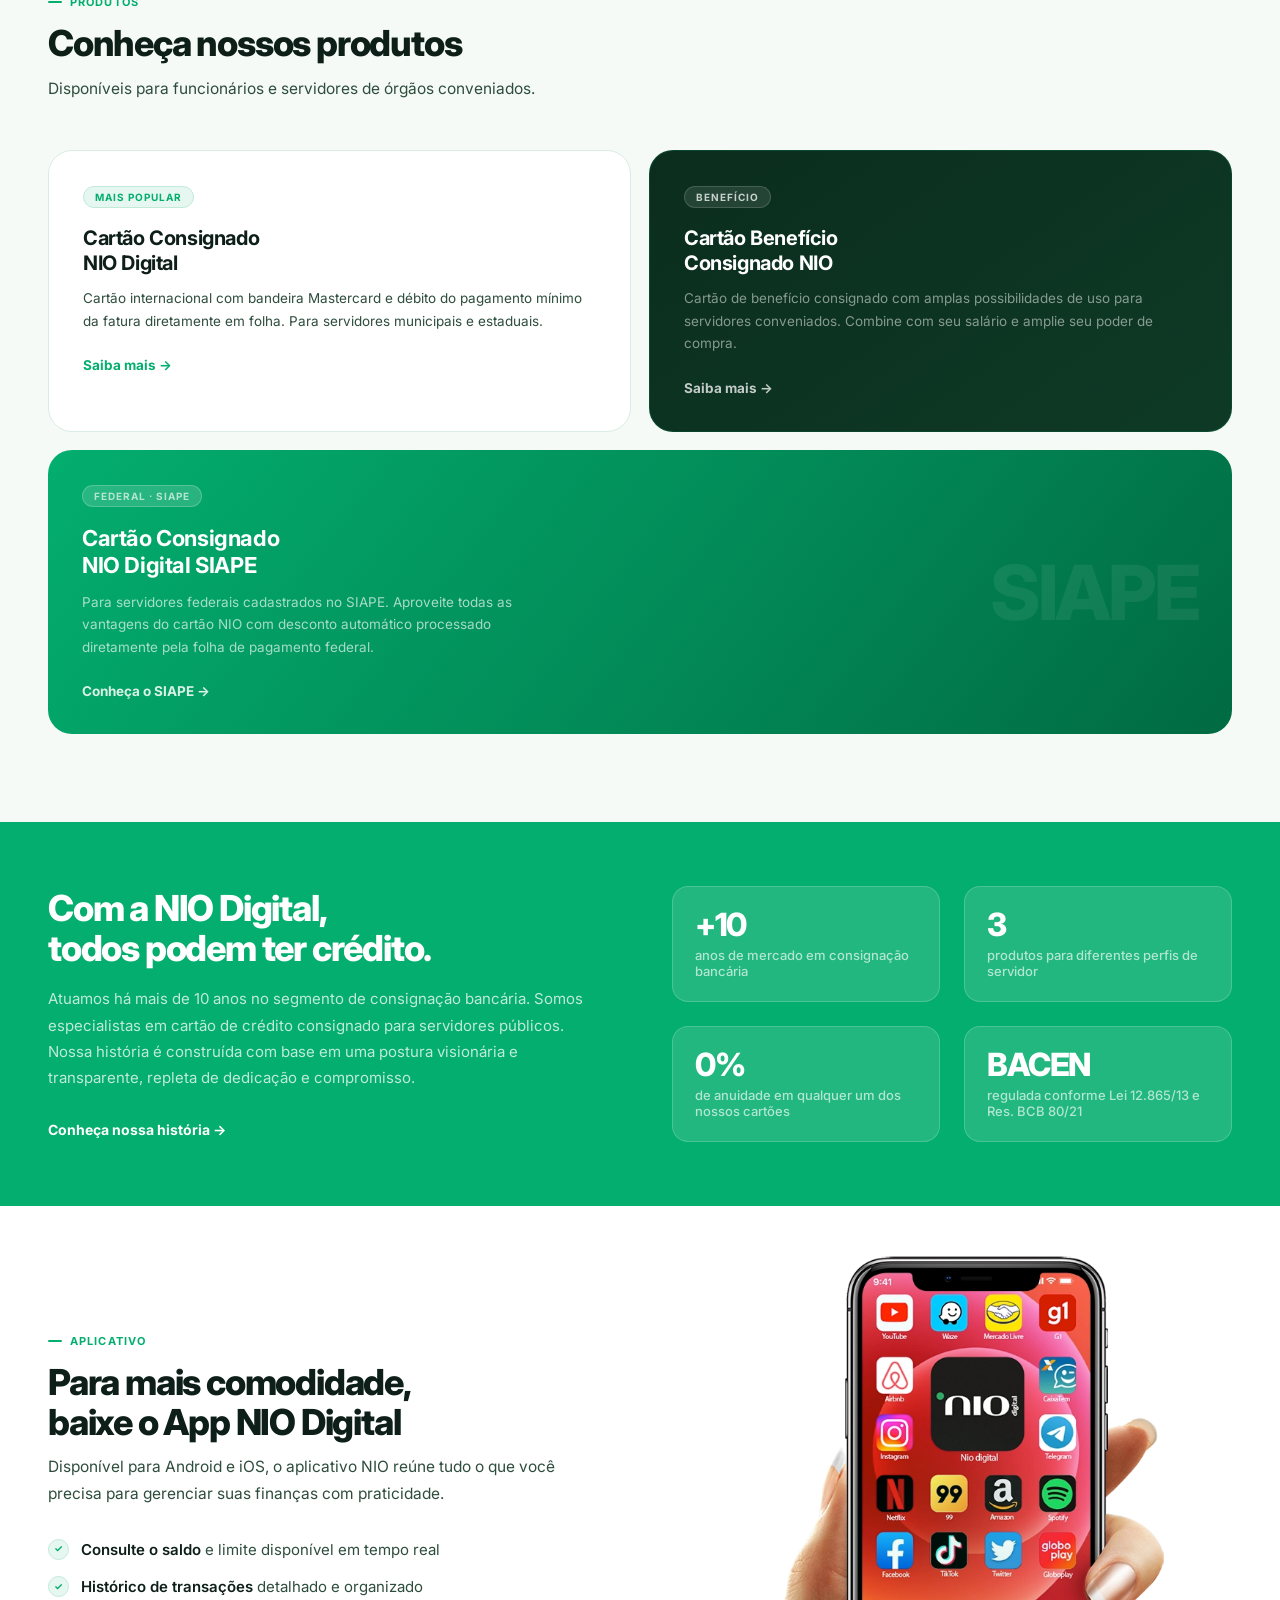
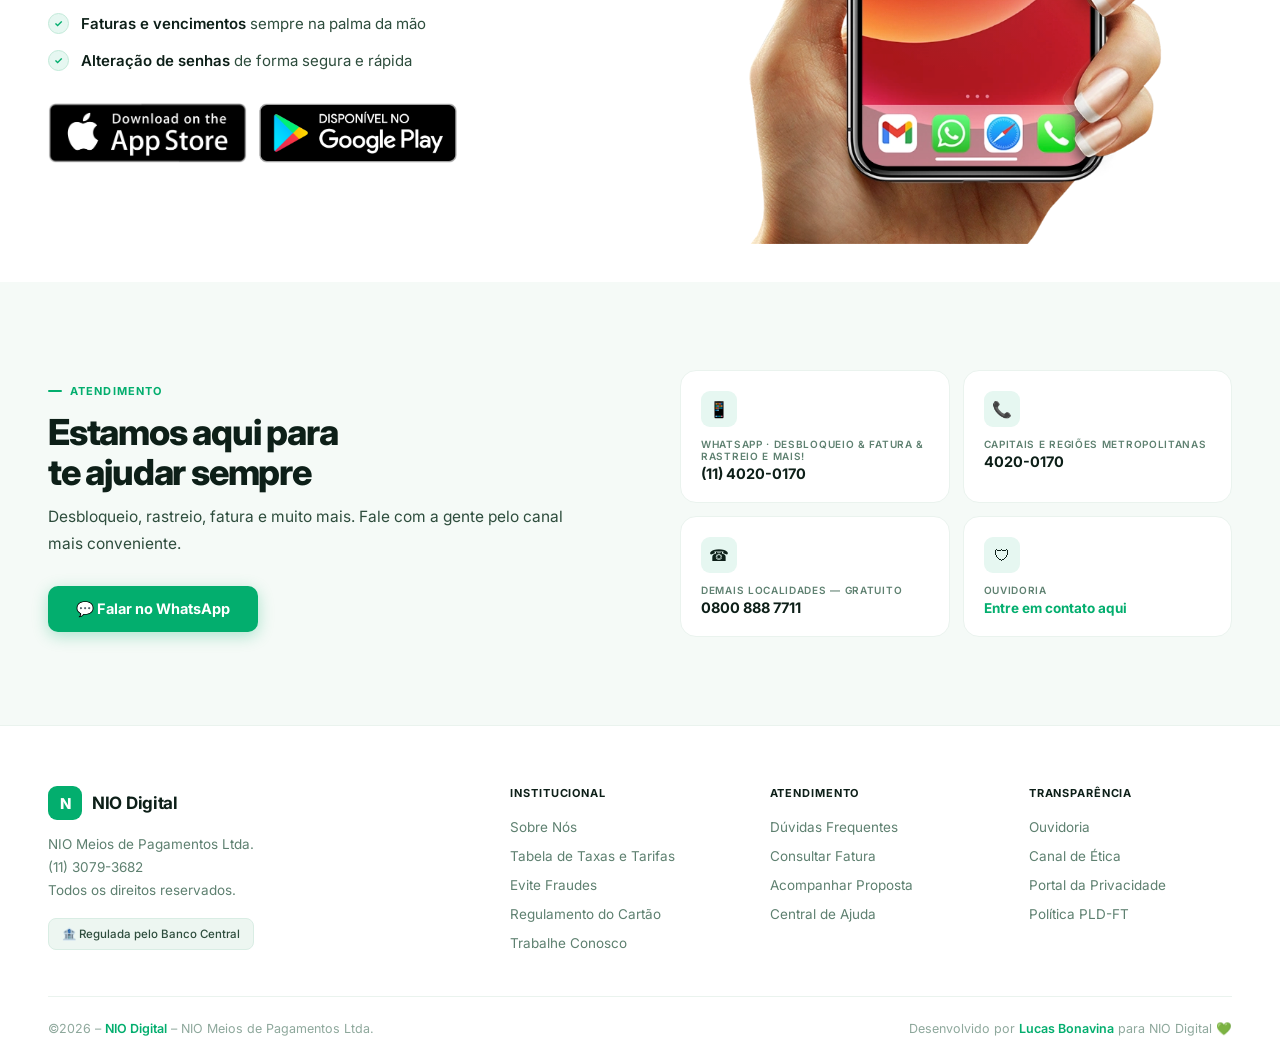
==== commit 12f0f33f: "Update index.html" ====
--- a/nio/index.html
+++ b/nio/index.html
@@ -40,6 +40,7 @@
 
         html {
             scroll-behavior: smooth;
+            overflow-x: hidden;
         }
 
         body {
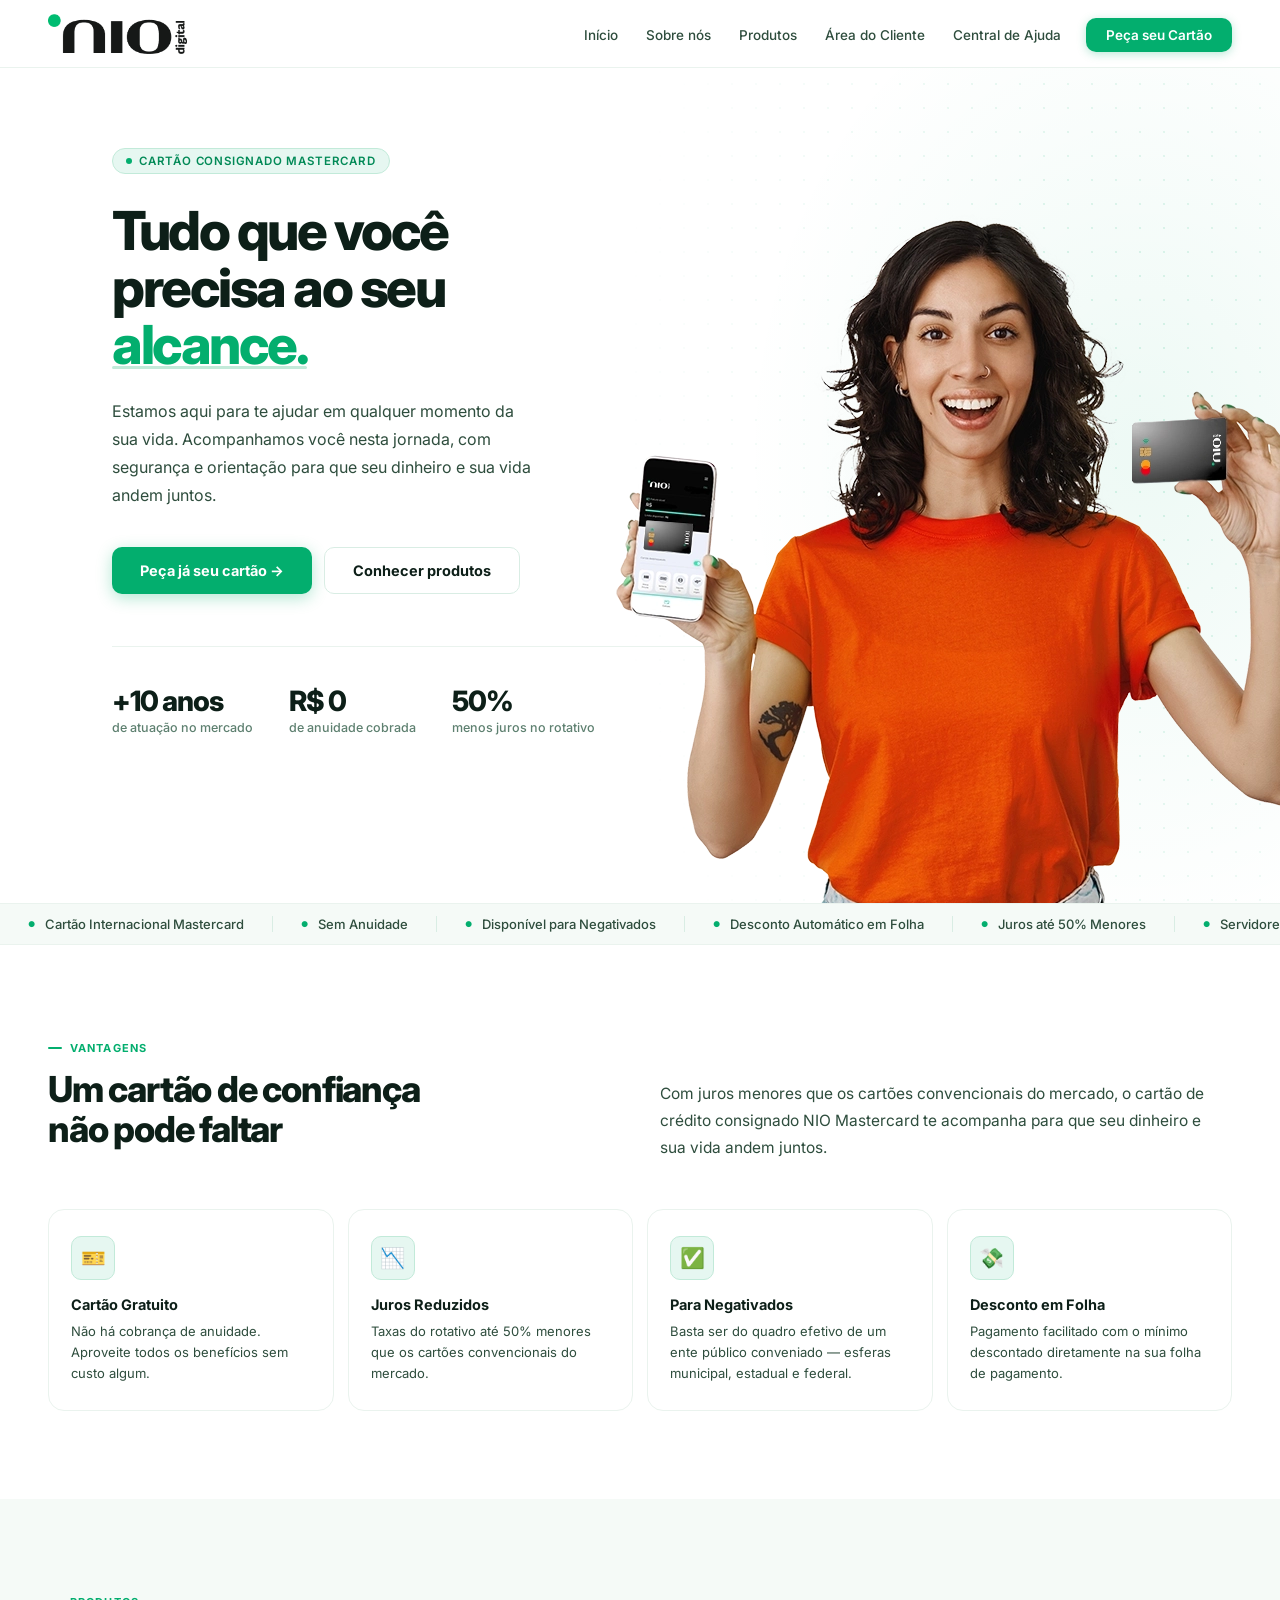
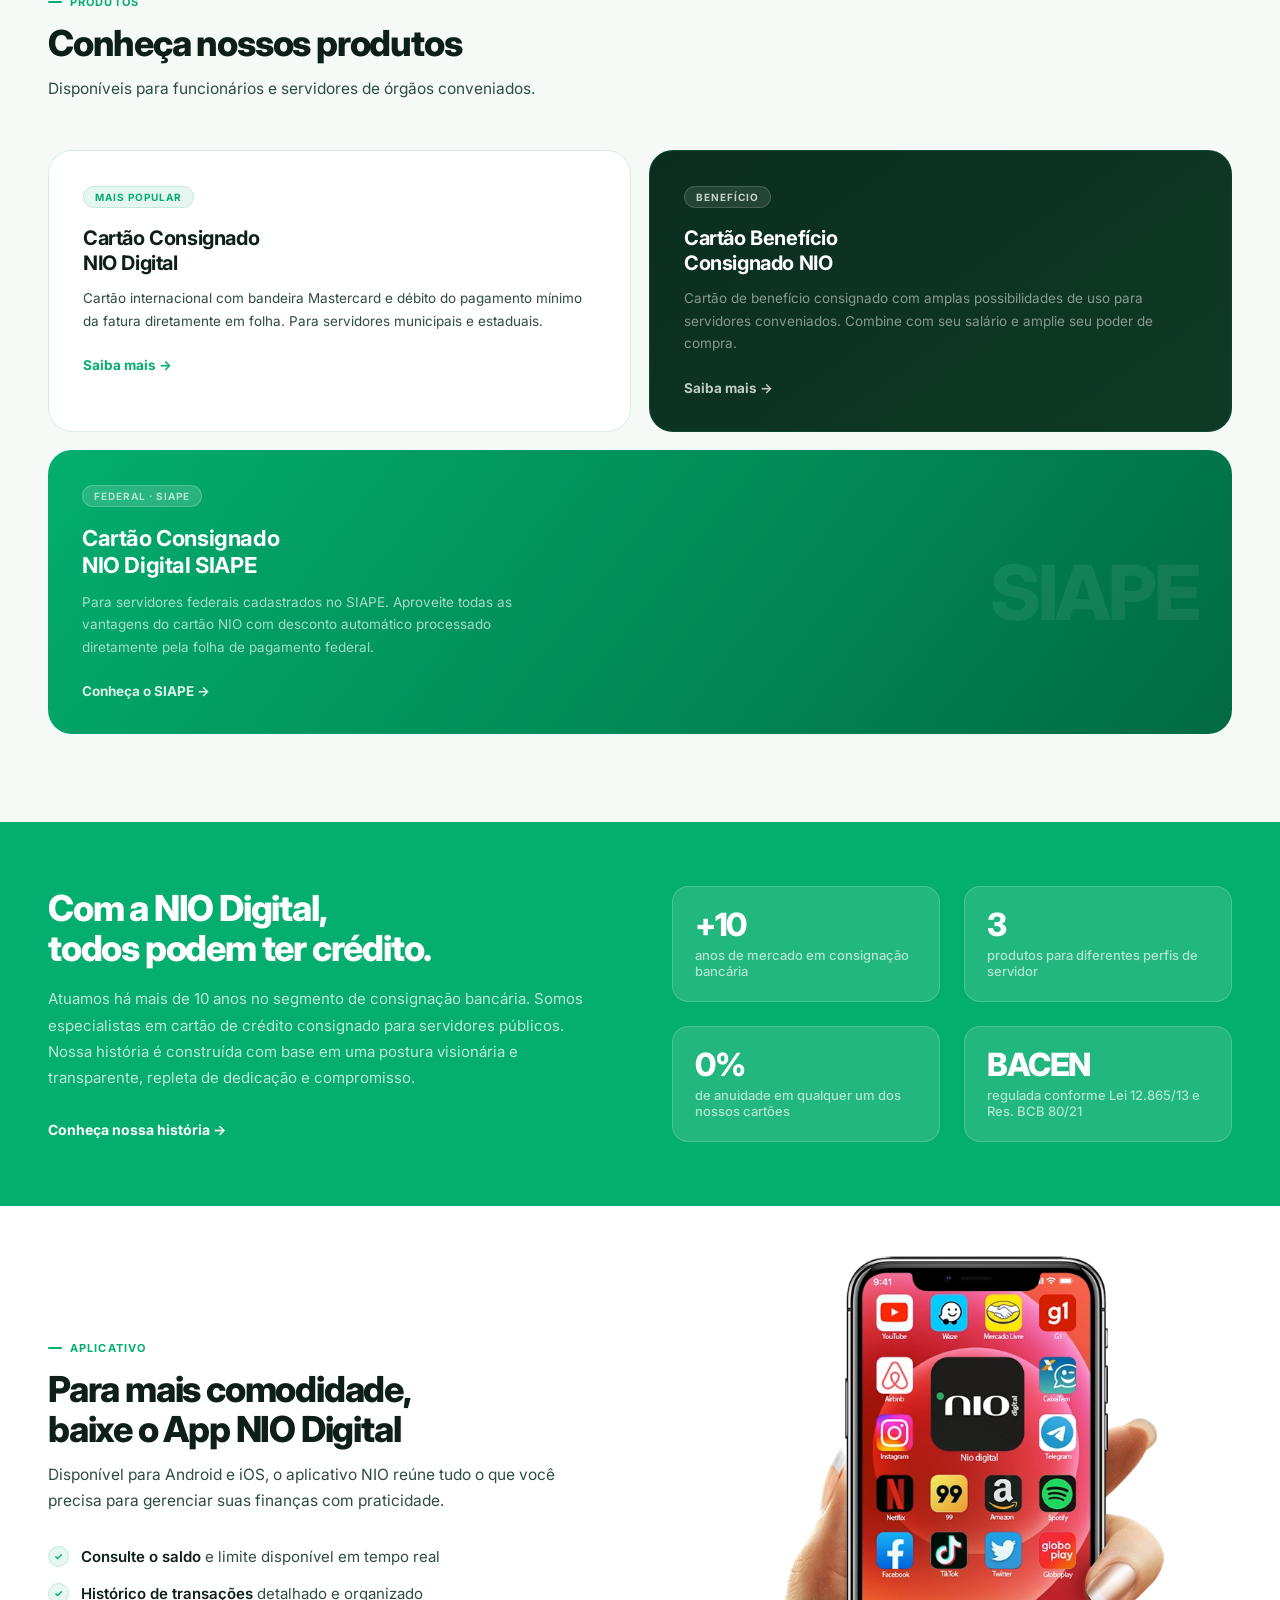
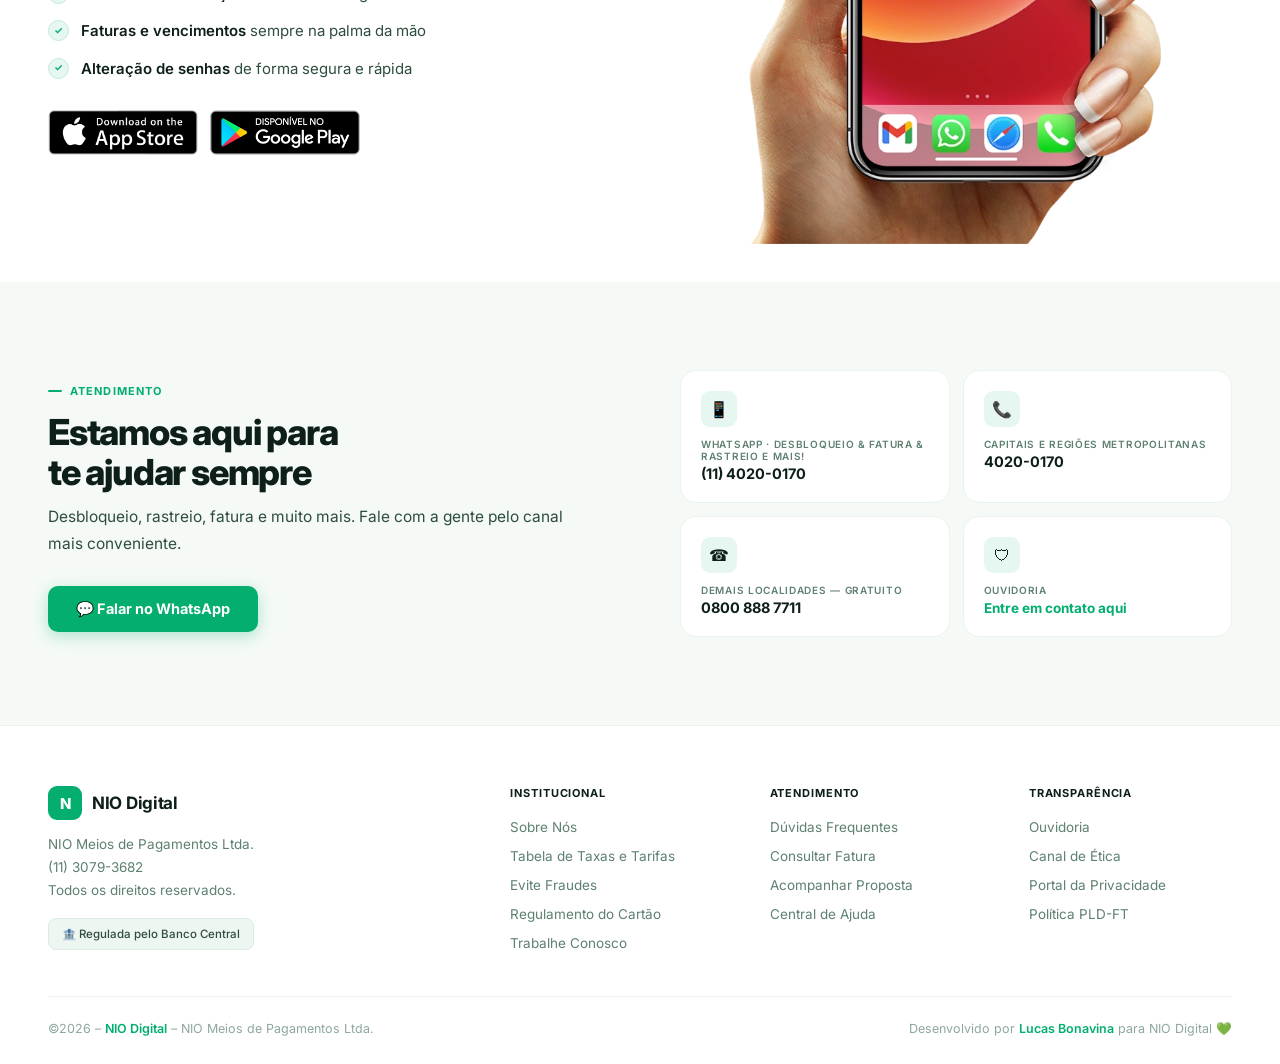
==== commit 4714a47b: "Update index.html" ====
--- a/nio/index.html
+++ b/nio/index.html
@@ -1025,6 +1025,7 @@
             display: flex;
             gap: 12px;
             margin-top: 30px;
+            flex-wrap: nowrap;
         }
 
         .store-btn {
@@ -1671,8 +1672,10 @@
                         </div>
                     </div>
                     <div class="store-row">
-                        <img src="appstore.png" style="max-height: 60px;" alt="App Store">
-                        <img src="google.png" style="max-height: 60px;" alt="Google Play">
+                        <img src="appstore.png" style="height: auto; max-width: 150px; object-fit: contain;"
+                            alt="App Store">
+                        <img src="google.png" style="height: auto; max-width: 150px; object-fit: contain;"
+                            alt="Google Play">
                     </div>
                 </div>
                 <div class="phone-wrap">
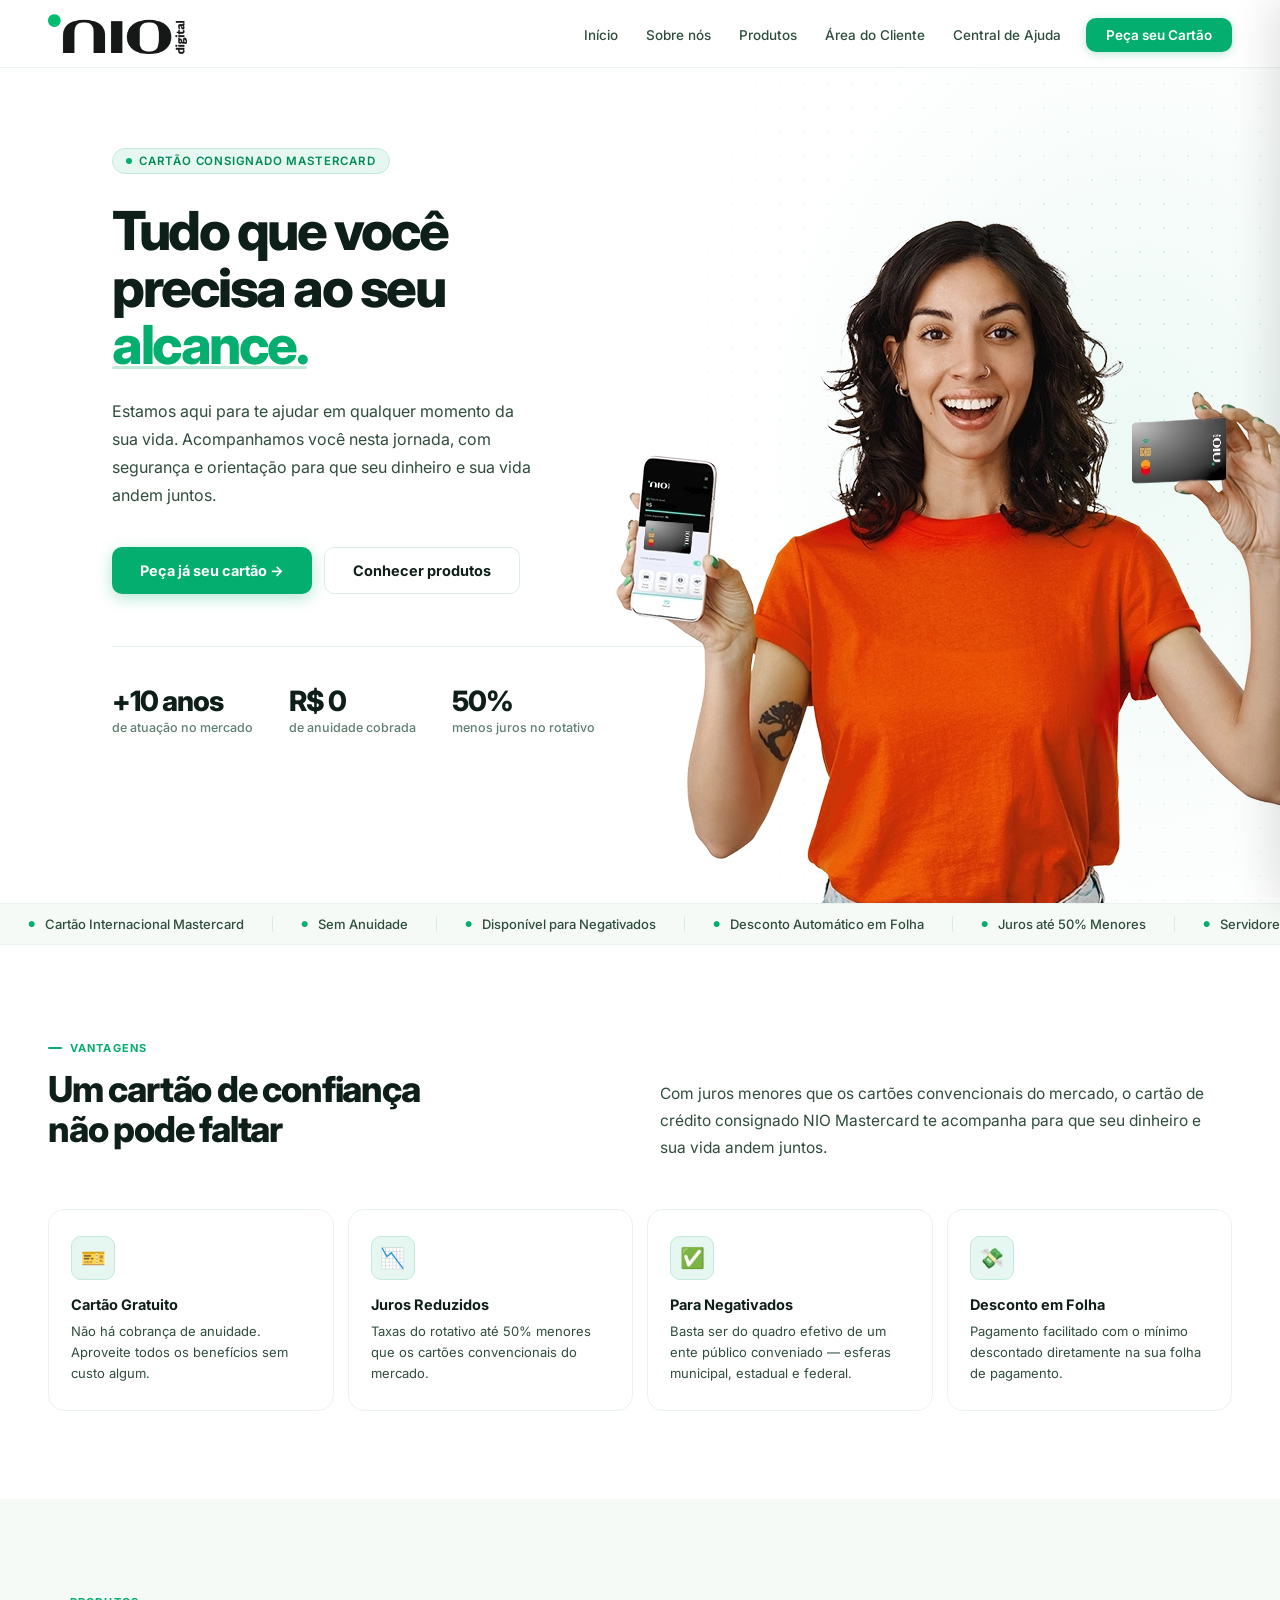
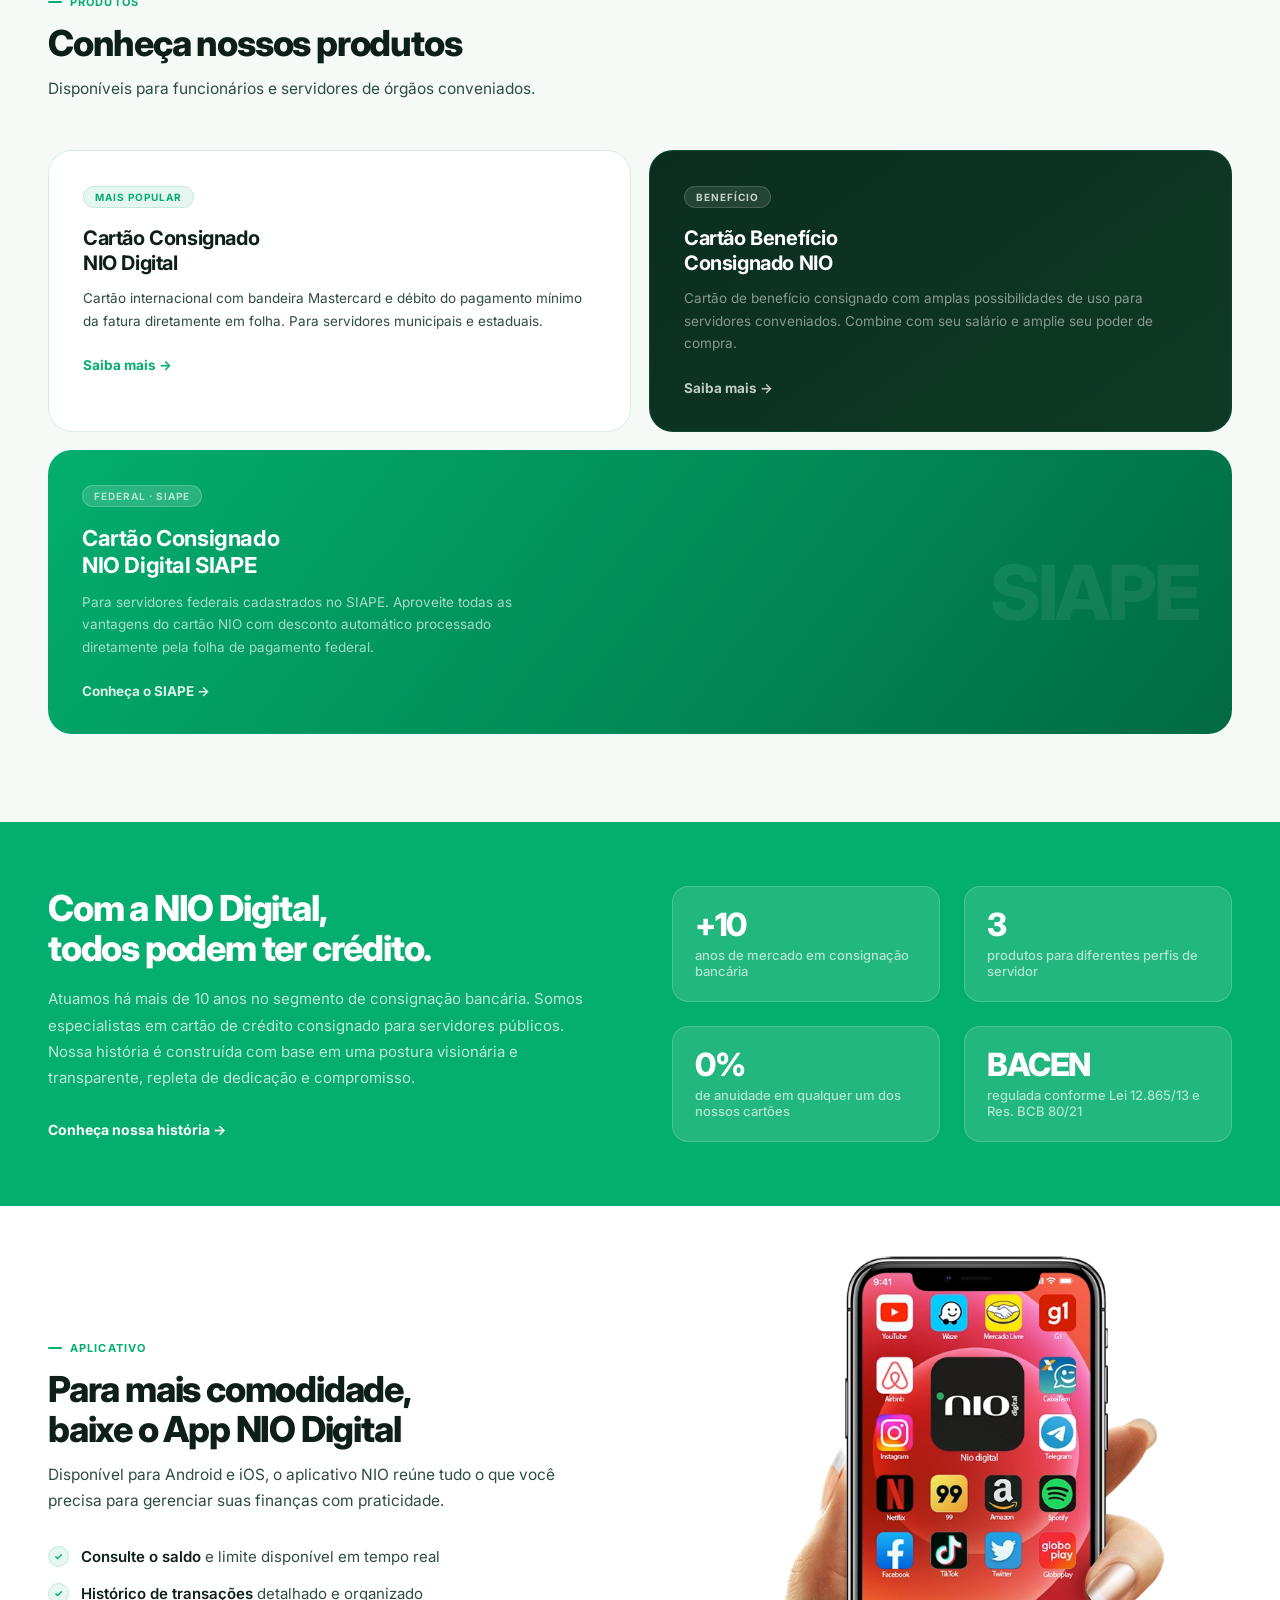
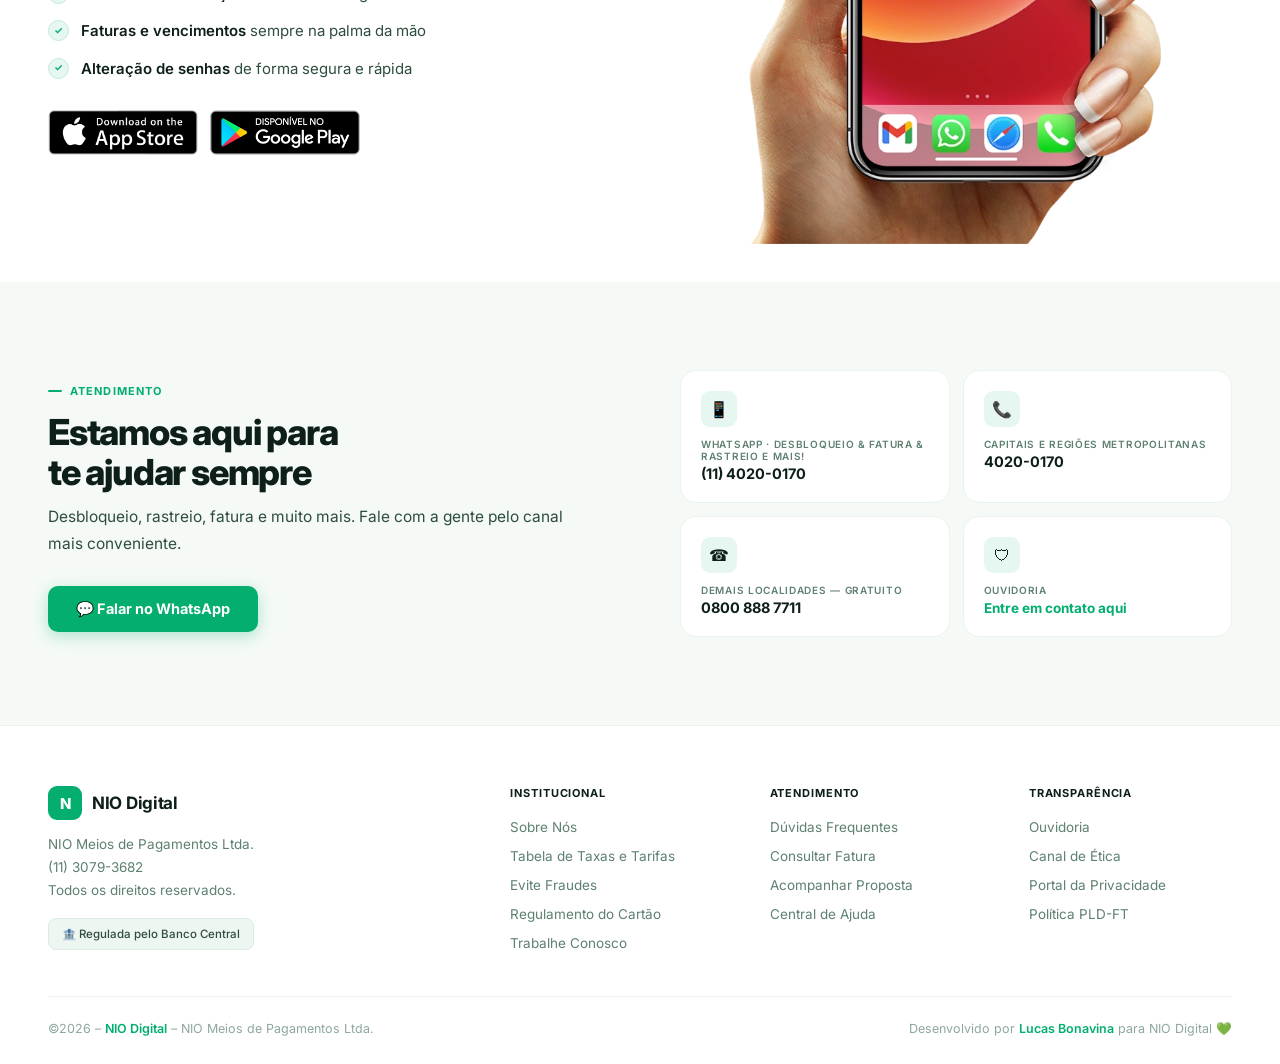
==== commit 81d3b97c: "Update index.html" ====
--- a/nio/index.html
+++ b/nio/index.html
@@ -141,6 +141,289 @@
             box-shadow: 0 6px 18px rgba(3, 174, 110, .35) !important;
         }
 
+        /* ── MOBILE HAMBURGER BUTTON ── */
+        .ham-btn {
+            display: none;
+            flex-direction: column;
+            justify-content: center;
+            align-items: center;
+            gap: 5px;
+            width: 42px;
+            height: 42px;
+            border-radius: 12px;
+            border: 1.5px solid var(--border);
+            background: var(--white);
+            cursor: pointer;
+            z-index: 300;
+            transition: background .2s, border-color .2s;
+        }
+
+        .ham-btn span {
+            display: block;
+            width: 18px;
+            height: 2px;
+            background: var(--text);
+            border-radius: 2px;
+            transform-origin: center;
+            transition: transform .35s cubic-bezier(.77, 0, .175, 1), opacity .2s, width .25s;
+        }
+
+        .ham-btn.open {
+            background: var(--brand-light);
+            border-color: var(--brand-mid);
+        }
+
+        .ham-btn.open span:nth-child(1) {
+            transform: translateY(7px) rotate(45deg);
+        }
+
+        .ham-btn.open span:nth-child(2) {
+            opacity: 0;
+            width: 10px;
+        }
+
+        .ham-btn.open span:nth-child(3) {
+            transform: translateY(-7px) rotate(-45deg);
+        }
+
+        /* ── MOBILE DRAWER ── */
+        .mob-drawer {
+            position: fixed;
+            inset: 0;
+            z-index: 250;
+            pointer-events: none;
+        }
+
+        .mob-backdrop {
+            position: absolute;
+            inset: 0;
+            background: rgba(10, 28, 20, 0);
+            transition: background .4s ease;
+        }
+
+        .mob-drawer.open .mob-backdrop {
+            background: rgba(10, 28, 20, .5);
+            pointer-events: all;
+        }
+
+        .mob-panel {
+            position: absolute;
+            top: 0;
+            right: 0;
+            width: min(300px, 82vw);
+            height: 100%;
+            background: var(--white);
+            transform: translateX(100%);
+            transition: transform .42s cubic-bezier(.77, 0, .175, 1);
+            display: flex;
+            flex-direction: column;
+            overflow-y: auto;
+            box-shadow: -8px 0 40px rgba(0, 0, 0, .12);
+        }
+
+        .mob-drawer.open .mob-panel {
+            transform: translateX(0);
+            pointer-events: all;
+        }
+
+        .mob-band {
+            height: 3px;
+            background: linear-gradient(90deg, var(--brand-deep), var(--brand), #5bddaa);
+            flex-shrink: 0;
+        }
+
+        .mob-header {
+            display: flex;
+            align-items: center;
+            justify-content: space-between;
+            padding: 18px 20px 0;
+        }
+
+        .mob-header .nav-brand {
+            font-size: 15px;
+        }
+
+        .mob-close {
+            width: 32px;
+            height: 32px;
+            border-radius: 9px;
+            background: var(--off);
+            border: 1px solid var(--border);
+            cursor: pointer;
+            display: flex;
+            align-items: center;
+            justify-content: center;
+            font-size: 14px;
+            color: var(--text-3);
+            transition: background .18s, color .18s;
+        }
+
+        .mob-close:hover {
+            background: var(--brand-light);
+            color: var(--brand-dark);
+        }
+
+        .mob-nav {
+            padding: 16px 12px;
+            flex: 1;
+        }
+
+        .mob-section-label {
+            font-size: 9.5px;
+            font-weight: 700;
+            letter-spacing: .12em;
+            text-transform: uppercase;
+            color: var(--text-3);
+            padding: 0 8px;
+            margin: 16px 0 6px;
+        }
+
+        .mob-section-label:first-child {
+            margin-top: 0;
+        }
+
+        .mob-link {
+            display: flex;
+            align-items: center;
+            gap: 11px;
+            padding: 12px 10px;
+            border-radius: 12px;
+            text-decoration: none;
+            color: var(--text);
+            font-size: 14.5px;
+            font-weight: 500;
+            transition: background .18s, color .18s,
+                opacity .4s ease, transform .4s ease;
+            opacity: 0;
+            transform: translateX(20px);
+        }
+
+        .mob-drawer.open .mob-link {
+            opacity: 1;
+            transform: translateX(0);
+        }
+
+        .mob-link:nth-child(1) {
+            transition-delay: .05s;
+        }
+
+        .mob-link:nth-child(2) {
+            transition-delay: .09s;
+        }
+
+        .mob-link:nth-child(3) {
+            transition-delay: .13s;
+        }
+
+        .mob-link:nth-child(4) {
+            transition-delay: .17s;
+        }
+
+        .mob-link:nth-child(5) {
+            transition-delay: .21s;
+        }
+
+        .mob-link:nth-child(6) {
+            transition-delay: .25s;
+        }
+
+        .mob-link:nth-child(7) {
+            transition-delay: .29s;
+        }
+
+        .mob-link:hover {
+            background: var(--subtle);
+            color: var(--brand-dark);
+        }
+
+        .mob-link-ico {
+            width: 34px;
+            height: 34px;
+            border-radius: 9px;
+            background: var(--off);
+            border: 1px solid var(--border);
+            display: flex;
+            align-items: center;
+            justify-content: center;
+            font-size: 15px;
+            flex-shrink: 0;
+            transition: background .18s;
+        }
+
+        .mob-link:hover .mob-link-ico {
+            background: var(--brand-mid);
+        }
+
+        .mob-link-arrow {
+            margin-left: auto;
+            font-size: 12px;
+            color: var(--text-3);
+            transition: transform .2s, color .2s;
+        }
+
+        .mob-link:hover .mob-link-arrow {
+            transform: translateX(3px);
+            color: var(--brand);
+        }
+
+        .mob-sep {
+            height: 1px;
+            background: var(--border2);
+            margin: 10px 8px;
+        }
+
+        .mob-cta-wrap {
+            padding: 14px;
+            border-top: 1px solid var(--border2);
+            flex-shrink: 0;
+        }
+
+        .mob-cta {
+            display: flex;
+            align-items: center;
+            justify-content: center;
+            gap: 8px;
+            width: 100%;
+            padding: 14px 20px;
+            border-radius: 12px;
+            background: var(--brand);
+            color: #fff;
+            text-decoration: none;
+            font-size: 14px;
+            font-weight: 700;
+            box-shadow: 0 6px 20px rgba(3, 174, 110, .3);
+            transition: background .2s, transform .2s, box-shadow .2s,
+                opacity .4s ease .3s, transform .4s ease .3s;
+            opacity: 0;
+            transform: translateY(10px);
+        }
+
+        .mob-drawer.open .mob-cta {
+            opacity: 1;
+            transform: translateY(0);
+        }
+
+        .mob-cta:hover {
+            background: var(--brand-dark);
+            transform: translateY(-2px);
+            box-shadow: 0 10px 28px rgba(3, 174, 110, .38);
+        }
+
+        /* show ham, hide desktop links on mobile */
+        @media (max-width: 960px) {
+            .nav {
+                padding: 0 20px;
+            }
+
+            .nav-links {
+                display: none;
+            }
+
+            .ham-btn {
+                display: flex;
+            }
+        }
+
         /* HERO */
         .hero {
             min-height: 100vh;
@@ -1473,7 +1756,68 @@
             <li><a href="#">Central de Ajuda</a></li>
             <li><a href="https://solicitecartao.niodigital.com.br/" class="nav-cta">Peça seu Cartão</a></li>
         </ul>
+        <!-- hamburguer mobile -->
+        <button class="ham-btn" id="hamBtn" aria-label="Abrir menu">
+            <span></span><span></span><span></span>
+        </button>
     </nav>
+
+    <!-- DRAWER MOBILE -->
+    <div class="mob-drawer" id="mobDrawer">
+        <div class="mob-backdrop" id="mobBackdrop"></div>
+        <div class="mob-panel">
+            <div class="mob-band"></div>
+            <div class="mob-header">
+                <a href="https://niodigital.com.br" class="nav-brand">
+                    <img src="logo.png" style="height: 40px;" class="logo" alt="Logo Nio Digital">
+                </a>
+                <button class="mob-close" id="mobClose">✕</button>
+            </div>
+            <div class="mob-nav">
+                <div class="mob-section-label">Navegação</div>
+                <a href="#" class="mob-link">
+                    <div class="mob-link-ico">🏠</div>
+                    Início
+                    <span class="mob-link-arrow">›</span>
+                </a>
+                <a href="#" class="mob-link">
+                    <div class="mob-link-ico">👥</div>
+                    Sobre nós
+                    <span class="mob-link-arrow">›</span>
+                </a>
+                <a href="#" class="mob-link">
+                    <div class="mob-link-ico">👤</div>
+                    Área do Cliente
+                    <span class="mob-link-arrow">›</span>
+                </a>
+                <a href="#" class="mob-link">
+                    <div class="mob-link-ico">❓</div>
+                    Central de Ajuda
+                    <span class="mob-link-arrow">›</span>
+                </a>
+                <div class="mob-sep"></div>
+                <div class="mob-section-label">Produtos</div>
+                <a href="https://niodigital.com.br/cartao-consignado-nio-digital/" class="mob-link">
+                    <div class="mob-link-ico">💳</div>
+                    Cartão Consignado
+                    <span class="mob-link-arrow">›</span>
+                </a>
+                <a href="https://niodigital.com.br/cartao-beneficio-consignado-nio-digital/" class="mob-link">
+                    <div class="mob-link-ico">🎁</div>
+                    Cartão Benefício
+                    <span class="mob-link-arrow">›</span>
+                </a>
+                <a href="https://niodigital.com.br/siape/" class="mob-link">
+                    <div class="mob-link-ico">🏛</div>
+                    Cartão SIAPE
+                    <span class="mob-link-arrow">›</span>
+                </a>
+            </div>
+            <div class="mob-cta-wrap">
+                <a href="https://solicitecartao.niodigital.com.br/" class="mob-cta">Peça seu Cartão →</a>
+            </div>
+        </div>
+    </div>
 
     <!-- HERO -->
     <section class="hero">
@@ -1783,6 +2127,19 @@
             entries.forEach(e => { if (e.isIntersecting) e.target.classList.add('in'); });
         }, { threshold: 0.08 });
         document.querySelectorAll('.rv').forEach(el => obs.observe(el));
+
+        // Mobile menu
+        const hamBtn = document.getElementById('hamBtn');
+        const mobDrawer = document.getElementById('mobDrawer');
+        const mobBackdrop = document.getElementById('mobBackdrop');
+        const mobClose = document.getElementById('mobClose');
+
+        function openMenu() { mobDrawer.classList.add('open'); hamBtn.classList.add('open'); document.body.style.overflow = 'hidden'; }
+        function closeMenu() { mobDrawer.classList.remove('open'); hamBtn.classList.remove('open'); document.body.style.overflow = ''; }
+
+        hamBtn.addEventListener('click', () => mobDrawer.classList.contains('open') ? closeMenu() : openMenu());
+        mobBackdrop.addEventListener('click', closeMenu);
+        mobClose.addEventListener('click', closeMenu);
     </script>
 </body>
 
